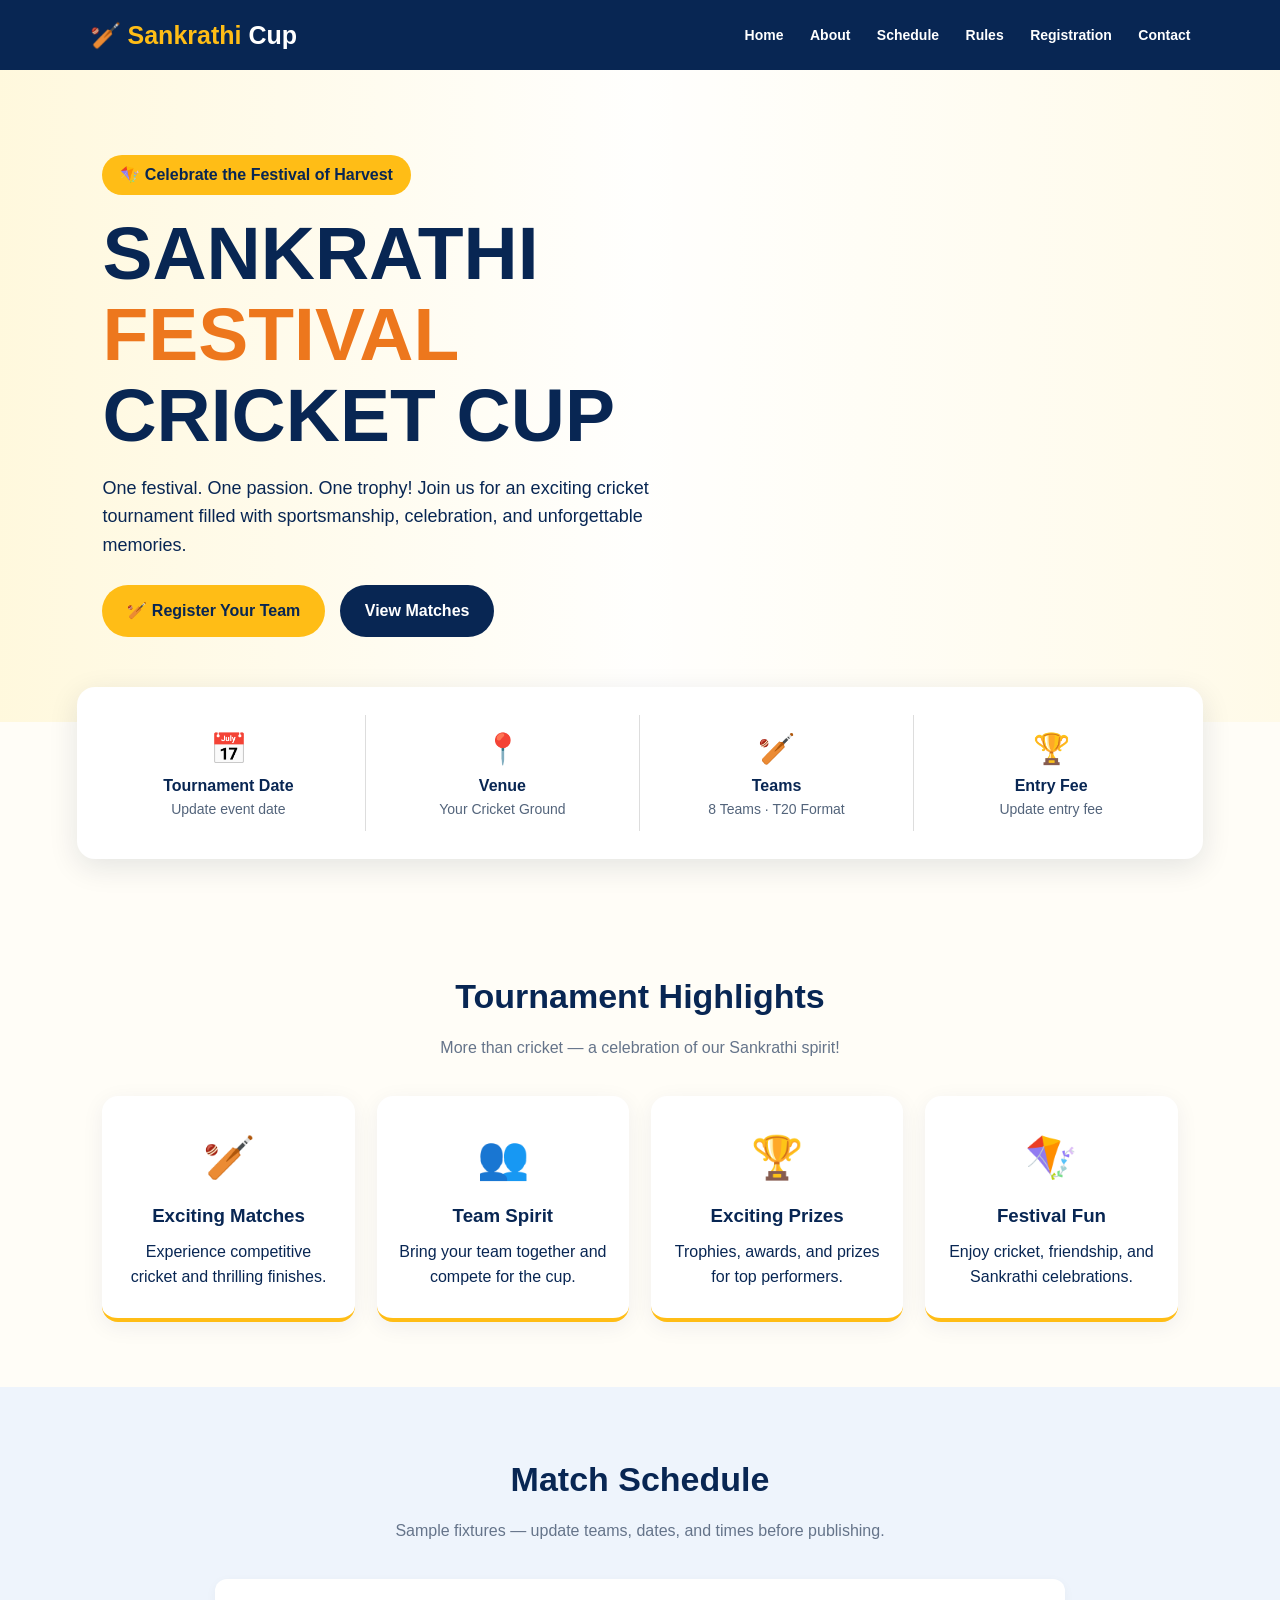
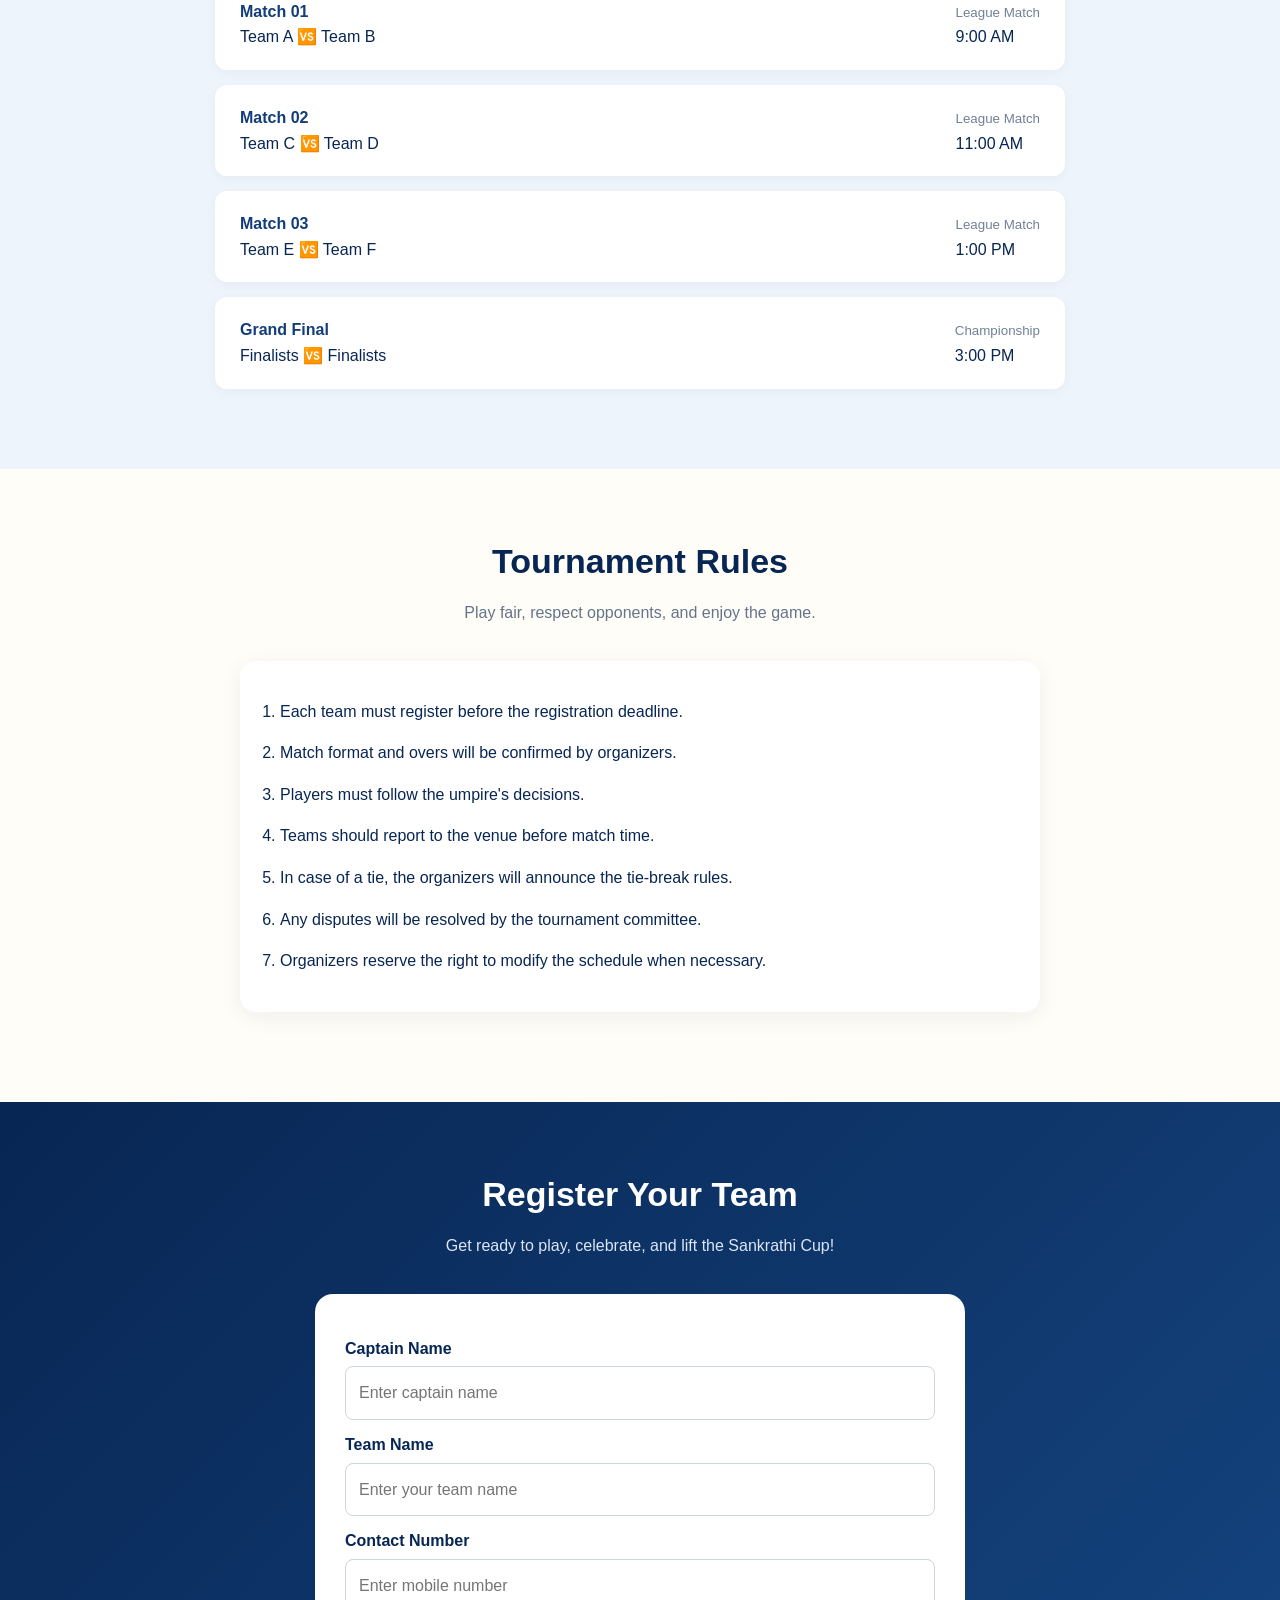
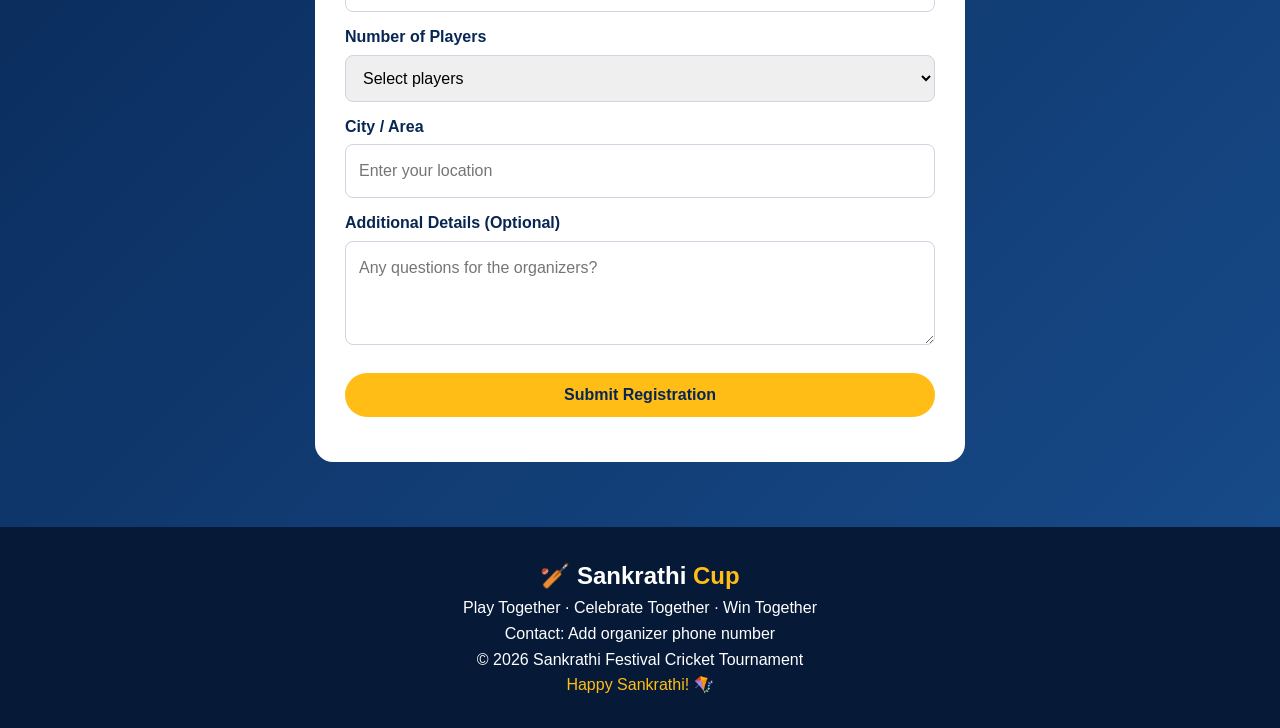
==== index.html @ 665ed6b4 "Add Sankrathi cricket tournament website" ====
<!DOCTYPE html>
<html lang="en">
<head>
<meta charset="UTF-8">
<meta name="viewport" content="width=device-width, initial-scale=1.0">

<title>Sankrathi Cup | Cricket Tournament</title>

<style>
* {
    margin: 0;
    padding: 0;
    box-sizing: border-box;
    scroll-behavior: smooth;
}

:root {
    --navy: #082653;
    --blue: #123d7a;
    --gold: #ffbd16;
    --orange: #f47721;
    --white: #ffffff;
}

body {
    font-family: Arial, Helvetica, sans-serif;
    color: var(--navy);
    background: #fffdf7;
    line-height: 1.6;
}

header {
    background: var(--navy);
    color: white;
    padding: 15px 7%;
    display: flex;
    justify-content: space-between;
    align-items: center;
    position: sticky;
    top: 0;
    z-index: 100;
}

.logo {
    font-size: 25px;
    font-weight: bold;
    color: var(--gold);
}

.logo span {
    color: white;
}

nav a {
    color: white;
    text-decoration: none;
    margin-left: 22px;
    font-weight: bold;
    font-size: 14px;
}

nav a:hover {
    color: var(--gold);
}

.hero {
    min-height: 550px;
    padding: 85px 8%;
    display: flex;
    align-items: center;
    background:
      linear-gradient(90deg,
      rgba(255,248,220,.96),
      rgba(255,255,255,.77),
      rgba(255,246,210,.4)),
      url("https://images.unsplash.com/photo-1531415074968-036ba1b575da?auto=format&fit=crop&w=1800&q=85")
      center/cover;
}

.hero-content {
    max-width: 700px;
}

.tag {
    display: inline-block;
    background: var(--gold);
    padding: 7px 18px;
    border-radius: 30px;
    font-weight: bold;
    margin-bottom: 18px;
}

.hero h1 {
    font-size: clamp(42px, 7vw, 75px);
    line-height: 1.08;
    margin-bottom: 18px;
    color: var(--navy);
}

.hero h1 span {
    color: #ed771d;
}

.hero p {
    font-size: 18px;
    margin-bottom: 25px;
    max-width: 550px;
}

.btn {
    display: inline-block;
    background: var(--gold);
    color: var(--navy);
    padding: 13px 25px;
    border-radius: 30px;
    text-decoration: none;
    font-weight: bold;
    border: none;
    cursor: pointer;
    transition: .25s;
}

.btn:hover {
    background: var(--orange);
    color: white;
    transform: translateY(-2px);
}

.btn-outline {
    background: var(--navy);
    color: white;
    margin-left: 10px;
}

.details {
    margin: -35px auto 45px;
    width: 88%;
    position: relative;
    display: grid;
    grid-template-columns: repeat(4, 1fr);
    background: white;
    box-shadow: 0 8px 30px #001b3a1c;
    border-radius: 18px;
    padding: 28px 15px;
}

.detail {
    text-align: center;
    padding: 10px;
    border-right: 1px solid #ddd;
}

.detail:last-child {
    border-right: none;
}

.detail .emoji {
    font-size: 30px;
}

.detail h3 {
    font-size: 16px;
}

.detail p {
    font-size: 14px;
    color: #53647b;
}

section {
    padding: 65px 8%;
    scroll-margin-top: 75px;
}

.section-title {
    text-align: center;
    font-size: 34px;
    margin-bottom: 12px;
}

.section-subtitle {
    text-align: center;
    color: #65748a;
    margin-bottom: 35px;
}

.highlights {
    display: grid;
    grid-template-columns: repeat(4, 1fr);
    gap: 22px;
    margin-top: 35px;
}

.card {
    background: white;
    border-radius: 16px;
    padding: 28px 20px;
    box-shadow: 0 5px 22px #08265310;
    text-align: center;
    border-bottom: 4px solid var(--gold);
    transition: .25s;
}

.card:hover {
    transform: translateY(-6px);
    box-shadow: 0 12px 30px #08265320;
}

.card .emoji {
    font-size: 42px;
    margin-bottom: 10px;
}

.card h3 {
    margin-bottom: 8px;
}

.schedule {
    background: #eef4fc;
}

.match-list {
    max-width: 850px;
    margin: auto;
}

.match {
    background: white;
    padding: 20px 25px;
    margin-bottom: 15px;
    border-radius: 12px;
    display: flex;
    justify-content: space-between;
    align-items: center;
    gap: 15px;
    box-shadow: 0 3px 12px #001b3a0a;
}

.match strong {
    color: var(--blue);
}

.match small {
    color: #718096;
}

.rules-list {
    max-width: 800px;
    margin: 25px auto;
    background: white;
    padding: 30px 40px;
    border-radius: 16px;
    box-shadow: 0 5px 22px #08265310;
}

.rules-list li {
    padding: 8px 0;
}

.registration {
    background: linear-gradient(135deg, #082653, #174a88);
    color: white;
}

.registration .section-subtitle {
    color: #dbe7f8;
}

.form-box {
    max-width: 650px;
    margin: auto;
    background: white;
    color: var(--navy);
    border-radius: 18px;
    padding: 30px;
}

.form-box label {
    display: block;
    margin: 12px 0 5px;
    font-weight: bold;
}

.form-box input,
.form-box select,
.form-box textarea {
    width: 100%;
    padding: 13px;
    border: 1px solid #ccd5e1;
    border-radius: 8px;
    font: inherit;
}

.form-box input:focus,
.form-box select:focus,
.form-box textarea:focus {
    outline: 2px solid var(--gold);
    border-color: transparent;
}

.form-box .btn {
    width: 100%;
    margin-top: 20px;
    font-size: 16px;
}

footer {
    text-align: center;
    padding: 30px 15px;
    background: #061a38;
    color: white;
}

footer span {
    color: var(--gold);
}

@media (max-width: 850px) {
    header {
        flex-direction: column;
        gap: 12px;
    }

    nav {
        display: flex;
        flex-wrap: wrap;
        justify-content: center;
        gap: 12px;
    }

    nav a {
        margin: 0;
    }

    .details {
        grid-template-columns: repeat(2, 1fr);
    }

    .detail:nth-child(2) {
        border-right: none;
    }

    .detail:nth-child(-n+2) {
        border-bottom: 1px solid #ddd;
    }

    .highlights {
        grid-template-columns: repeat(2, 1fr);
    }
}

@media (max-width: 520px) {
    .hero {
        min-height: 460px;
        padding: 60px 7%;
    }

    .hero p {
        font-size: 16px;
    }

    .btn-outline {
        margin: 10px 0 0;
    }

    .details {
        width: 92%;
    }

    .detail {
        padding: 12px 5px;
    }

    .highlights {
        grid-template-columns: 1fr;
    }

    .section-title {
        font-size: 27px;
    }

    section {
        padding: 45px 6%;
    }

    .match {
        align-items: flex-start;
        flex-direction: column;
    }

    .rules-list,
    .form-box {
        padding: 22px;
    }
}
</style>
</head>

<body>

<header>
    <div class="logo">🏏 Sankrathi <span>Cup</span></div>

    <nav>
        <a href="#home">Home</a>
        <a href="#about">About</a>
        <a href="#schedule">Schedule</a>
        <a href="#rules">Rules</a>
        <a href="#register">Registration</a>
        <a href="#contact">Contact</a>
    </nav>
</header>

<main>
<section class="hero" id="home">
    <div class="hero-content">
        <div class="tag">🪁 Celebrate the Festival of Harvest</div>

        <h1>SANKRATHI <span>FESTIVAL</span><br>CRICKET CUP</h1>

        <p>
            One festival. One passion. One trophy!
            Join us for an exciting cricket tournament filled
            with sportsmanship, celebration, and unforgettable memories.
        </p>

        <a href="#register" class="btn">🏏 Register Your Team</a>
        <a href="#schedule" class="btn btn-outline">View Matches</a>
    </div>
</section>

<div class="details">
    <div class="detail">
        <div class="emoji">📅</div>
        <h3>Tournament Date</h3>
        <p>Update event date</p>
    </div>

    <div class="detail">
        <div class="emoji">📍</div>
        <h3>Venue</h3>
        <p>Your Cricket Ground</p>
    </div>

    <div class="detail">
        <div class="emoji">🏏</div>
        <h3>Teams</h3>
        <p>8 Teams · T20 Format</p>
    </div>

    <div class="detail">
        <div class="emoji">🏆</div>
        <h3>Entry Fee</h3>
        <p>Update entry fee</p>
    </div>
</div>

<section id="about">
    <h2 class="section-title">Tournament Highlights</h2>
    <p class="section-subtitle">
        More than cricket — a celebration of our Sankrathi spirit!
    </p>

    <div class="highlights">
        <div class="card">
            <div class="emoji">🏏</div>
            <h3>Exciting Matches</h3>
            <p>Experience competitive cricket and thrilling finishes.</p>
        </div>

        <div class="card">
            <div class="emoji">👥</div>
            <h3>Team Spirit</h3>
            <p>Bring your team together and compete for the cup.</p>
        </div>

        <div class="card">
            <div class="emoji">🏆</div>
            <h3>Exciting Prizes</h3>
            <p>Trophies, awards, and prizes for top performers.</p>
        </div>

        <div class="card">
            <div class="emoji">🪁</div>
            <h3>Festival Fun</h3>
            <p>Enjoy cricket, friendship, and Sankrathi celebrations.</p>
        </div>
    </div>
</section>

<section class="schedule" id="schedule">
    <h2 class="section-title">Match Schedule</h2>
    <p class="section-subtitle">
        Sample fixtures — update teams, dates, and times before publishing.
    </p>

    <div class="match-list">
        <div class="match">
            <div>
                <strong>Match 01</strong><br>
                Team A 🆚 Team B
            </div>
            <div>
                <small>League Match</small><br>
                9:00 AM
            </div>
        </div>

        <div class="match">
            <div>
                <strong>Match 02</strong><br>
                Team C 🆚 Team D
            </div>
            <div>
                <small>League Match</small><br>
                11:00 AM
            </div>
        </div>

        <div class="match">
            <div>
                <strong>Match 03</strong><br>
                Team E 🆚 Team F
            </div>
            <div>
                <small>League Match</small><br>
                1:00 PM
            </div>
        </div>

        <div class="match">
            <div>
                <strong>Grand Final</strong><br>
                Finalists 🆚 Finalists
            </div>
            <div>
                <small>Championship</small><br>
                3:00 PM
            </div>
        </div>
    </div>
</section>

<section id="rules">
    <h2 class="section-title">Tournament Rules</h2>
    <p class="section-subtitle">
        Play fair, respect opponents, and enjoy the game.
    </p>

    <div class="rules-list">
        <ol>
            <li>Each team must register before the registration deadline.</li>
            <li>Match format and overs will be confirmed by organizers.</li>
            <li>Players must follow the umpire's decisions.</li>
            <li>Teams should report to the venue before match time.</li>
            <li>In case of a tie, the organizers will announce the tie-break rules.</li>
            <li>Any disputes will be resolved by the tournament committee.</li>
            <li>Organizers reserve the right to modify the schedule when necessary.</li>
        </ol>
    </div>
</section>

<section class="registration" id="register">
    <h2 class="section-title">Register Your Team</h2>
    <p class="section-subtitle">
        Get ready to play, celebrate, and lift the Sankrathi Cup!
    </p>

    <form class="form-box" id="registrationForm">
        <label for="captain">Captain Name</label>
        <input type="text" id="captain" name="captain"
               placeholder="Enter captain name" required>

        <label for="team">Team Name</label>
        <input type="text" id="team" name="team"
               placeholder="Enter your team name" required>

        <label for="phone">Contact Number</label>
        <input type="tel" id="phone" name="phone"
               placeholder="Enter mobile number"
               pattern="[0-9]{10}" maxlength="10" required>

        <label for="players">Number of Players</label>
        <select id="players" name="players" required>
            <option value="">Select players</option>
            <option value="11">11 Players</option>
            <option value="12">12 Players</option>
            <option value="15">15 Players</option>
        </select>

        <label for="city">City / Area</label>
        <input type="text" id="city" name="city"
               placeholder="Enter your location" required>

        <label for="message">Additional Details (Optional)</label>
        <textarea id="message" name="message" rows="3"
                  placeholder="Any questions for the organizers?"></textarea>

        <button type="submit" class="btn">Submit Registration</button>

        <p id="formMessage" role="status" style="margin-top:15px"></p>
    </form>
</section>
</main>

<footer id="contact">
    <h2>🏏 Sankrathi <span>Cup</span></h2>
    <p>Play Together · Celebrate Together · Win Together</p>
    <p>Contact: Add organizer phone number</p>
    <p>© 2026 Sankrathi Festival Cricket Tournament</p>
    <p><span>Happy Sankrathi! 🪁</span></p>
</footer>

<script>
document.getElementById("registrationForm").addEventListener("submit",
    function(event) {
        event.preventDefault();

        document.getElementById("formMessage").textContent =
            "Your form is ready, but online registration is not connected yet. " +
            "Please contact the tournament organizer to confirm your entry.";
    }
);
</script>

</body>
</html>
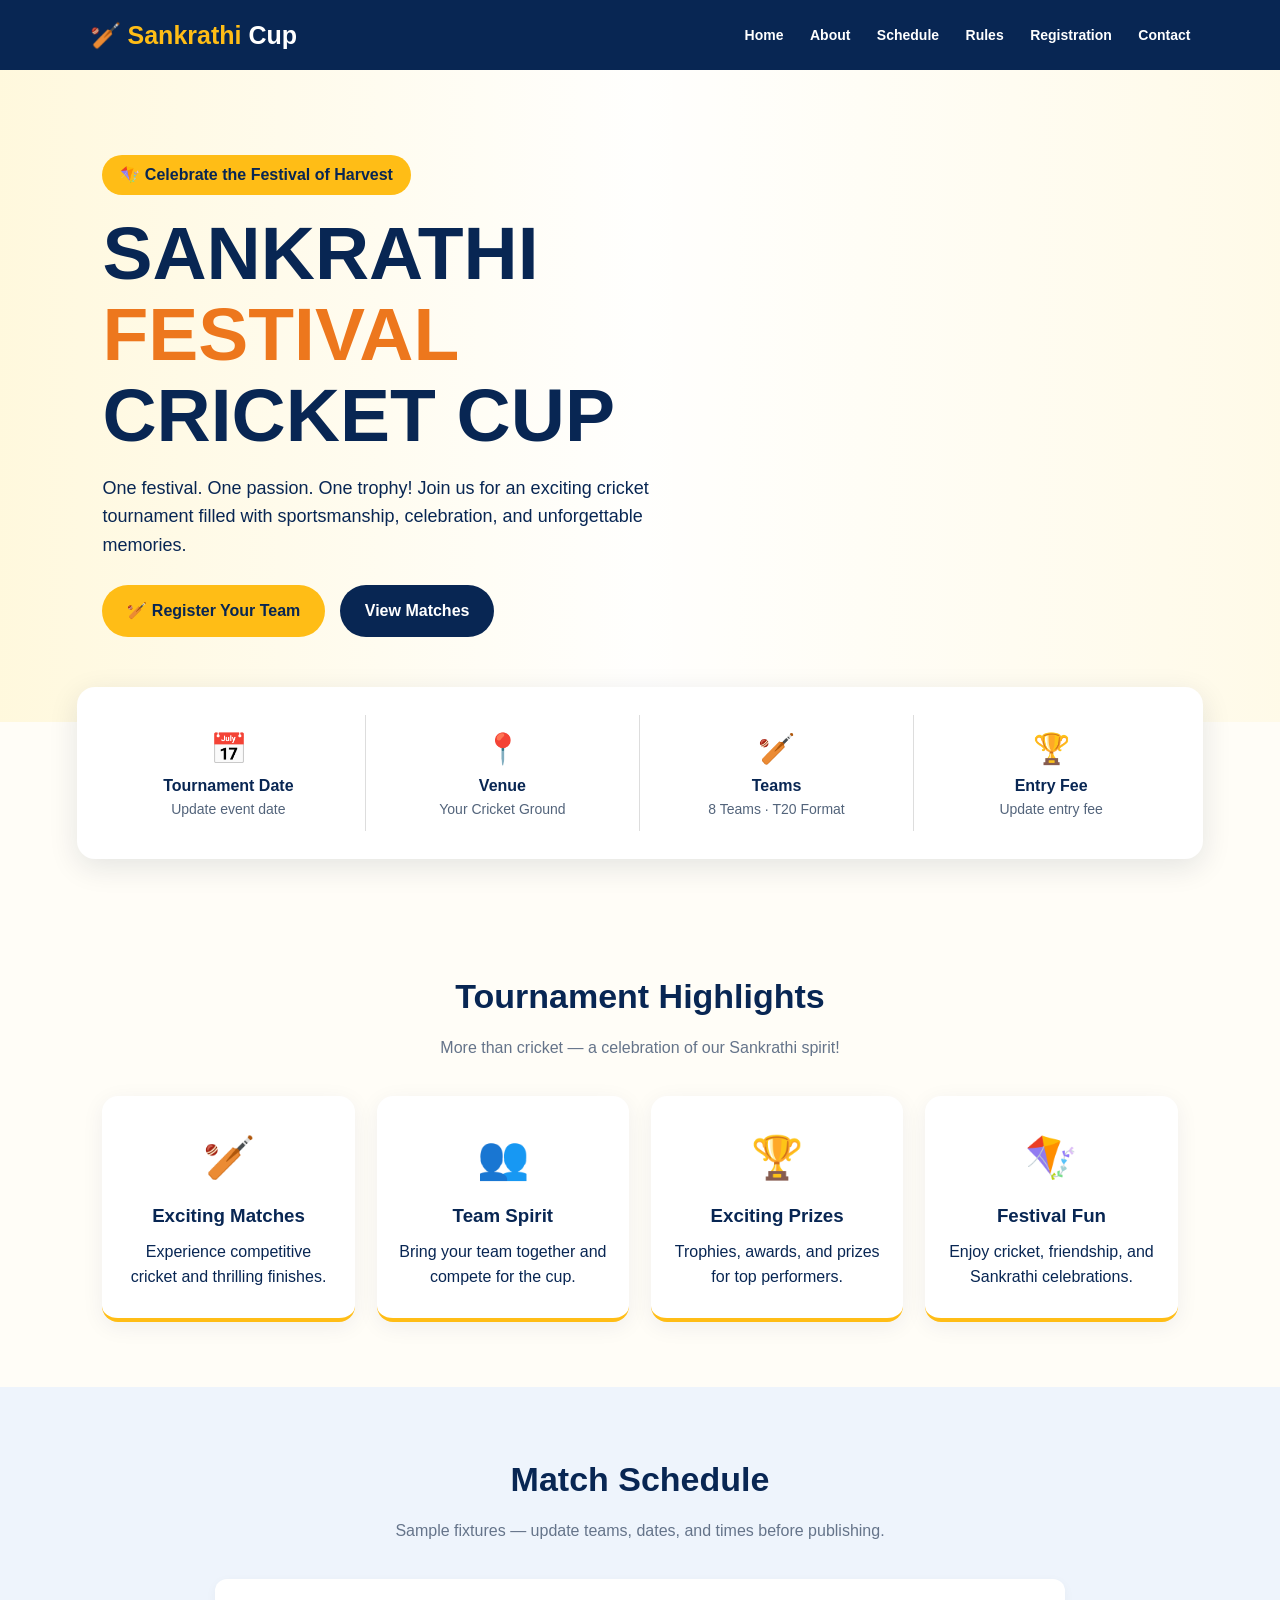
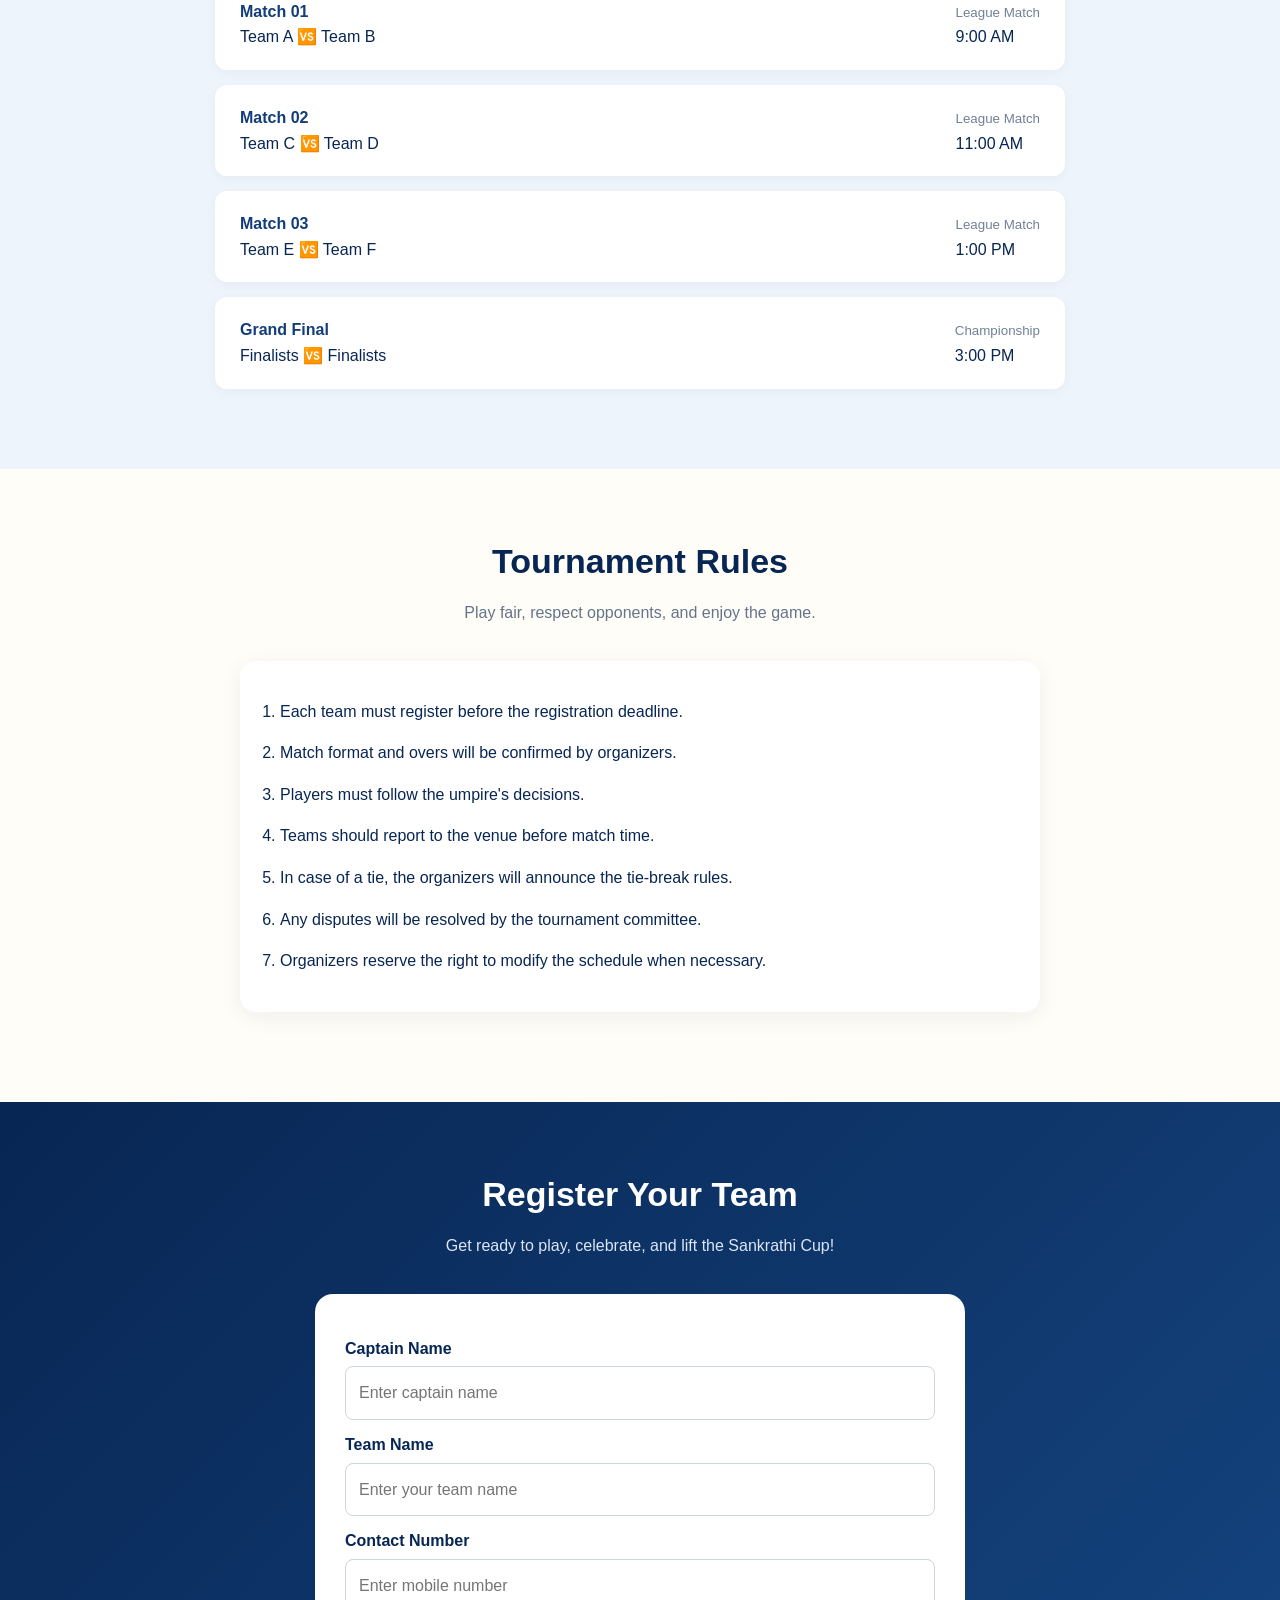
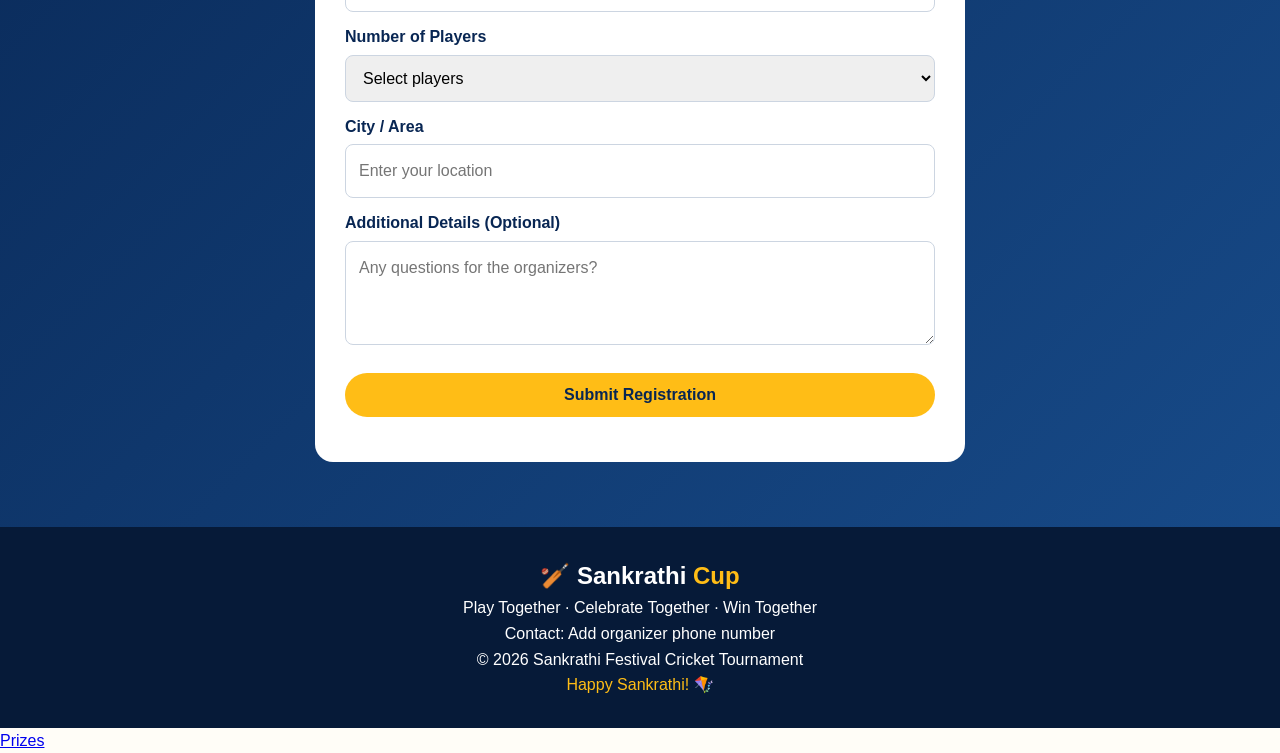
==== commit a210eea7: "Add Sankrathi cricket tournament website" ====
--- a/index.html
+++ b/index.html
@@ -616,6 +616,7 @@
 document.getElementById("registrationForm").addEventListener("submit",
     function(event) {
         event.preventDefault();
+    
 
         document.getElementById("formMessage").textContent =
             "Your form is ready, but online registration is not connected yet. " +
@@ -626,3 +627,4 @@
 
 </body>
 </html>
+<a href="#prizes">Prizes</a>
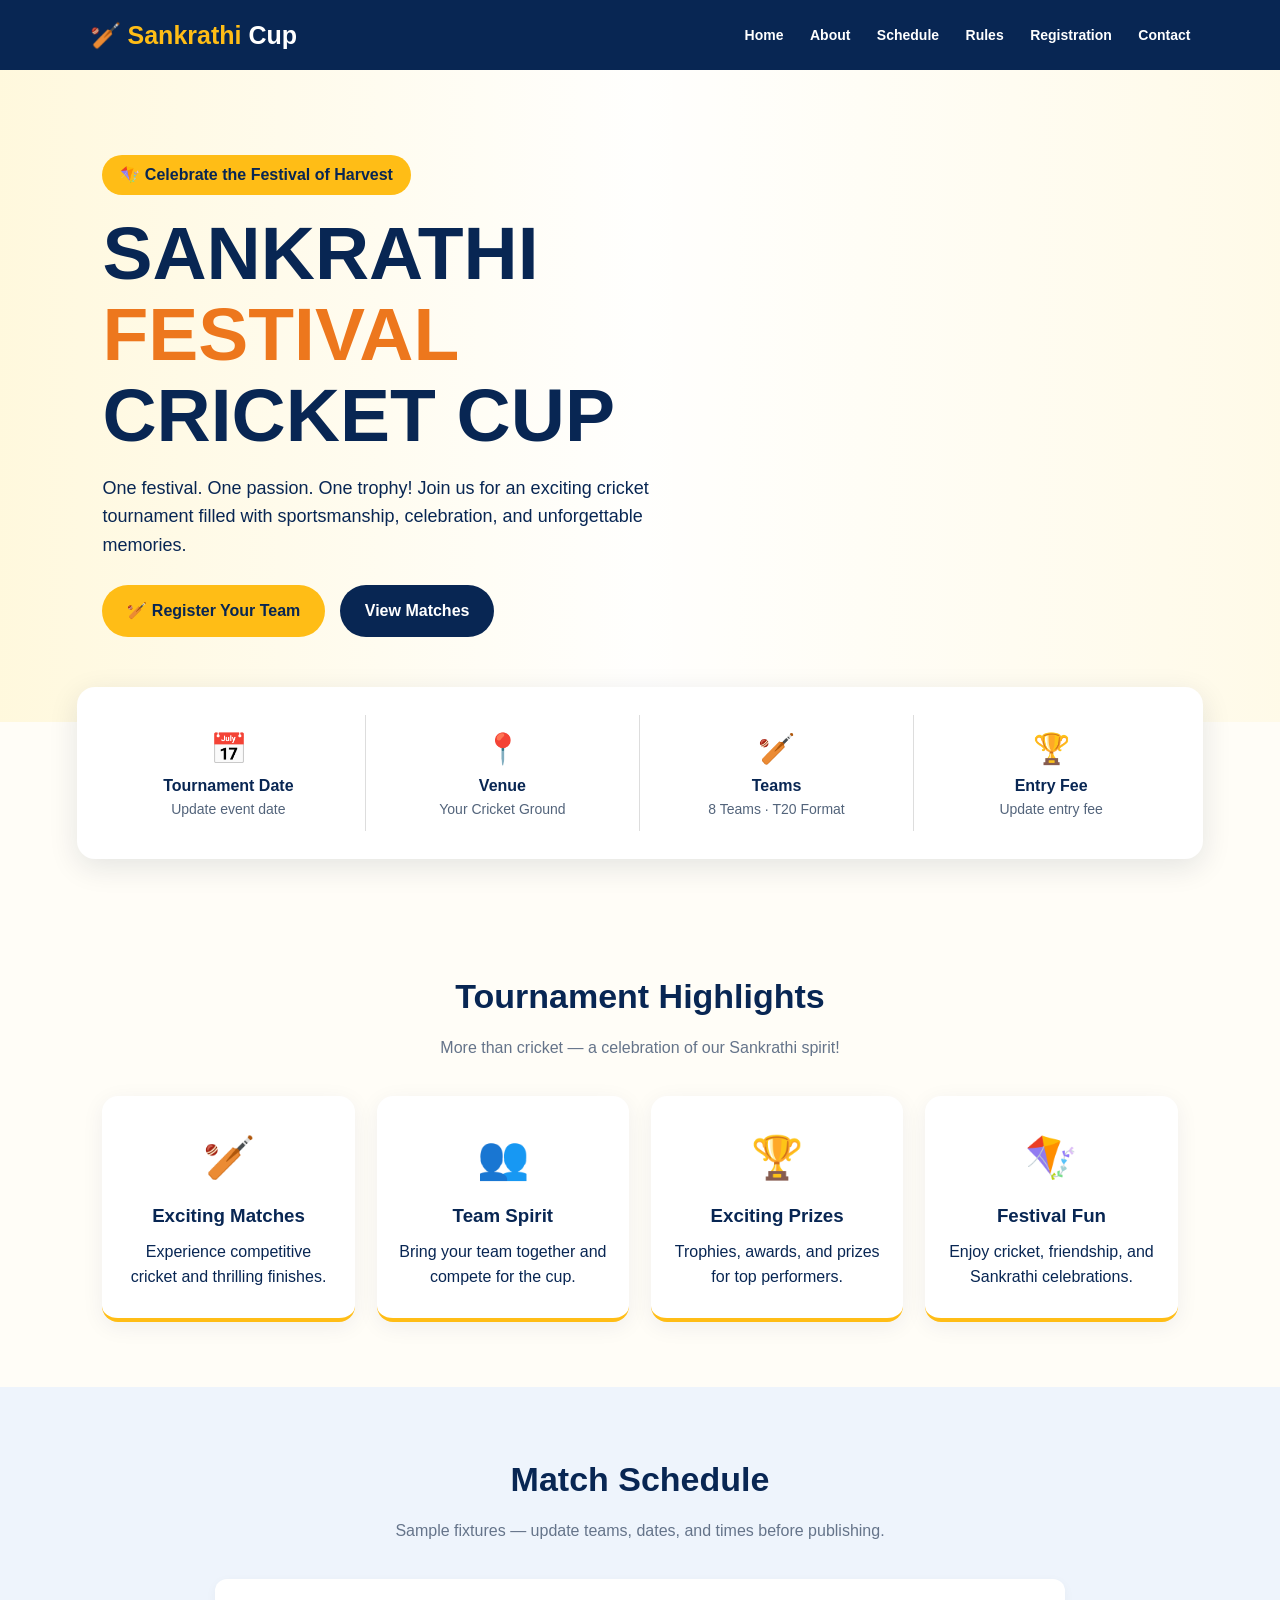
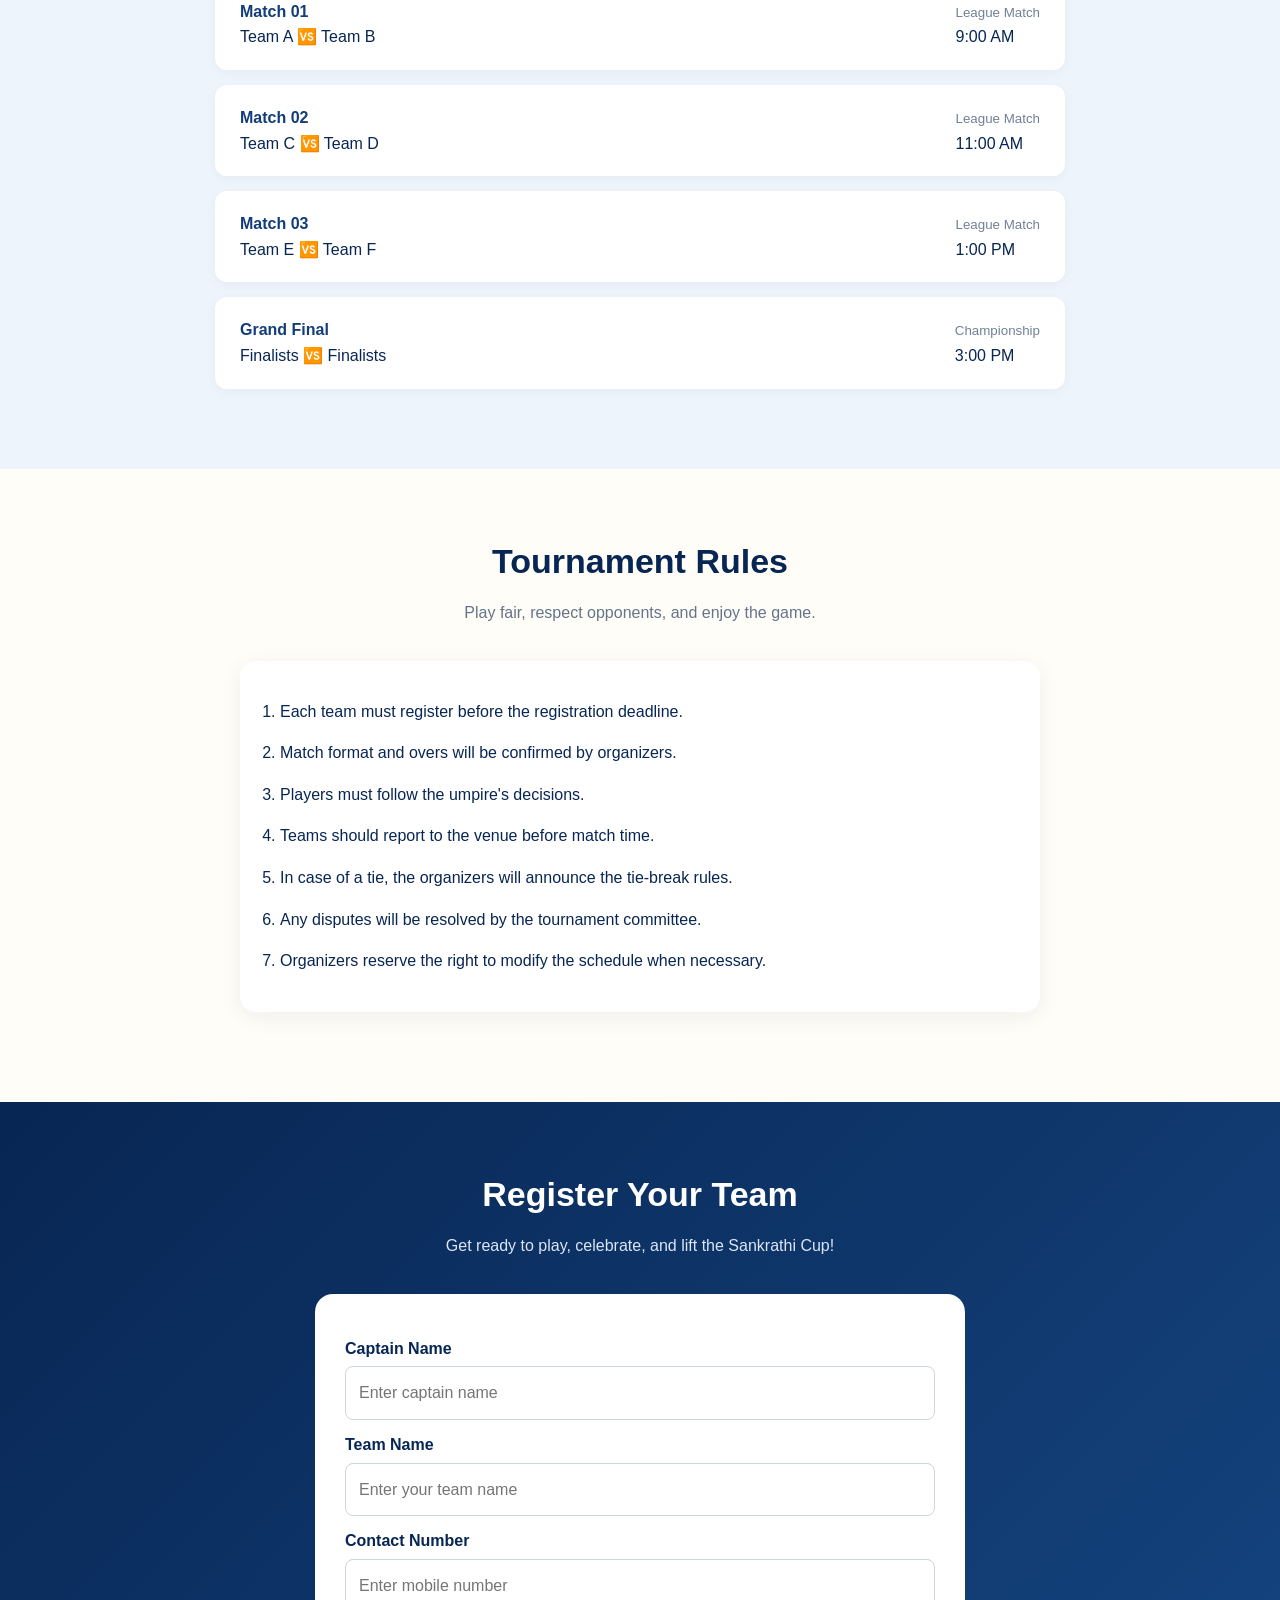
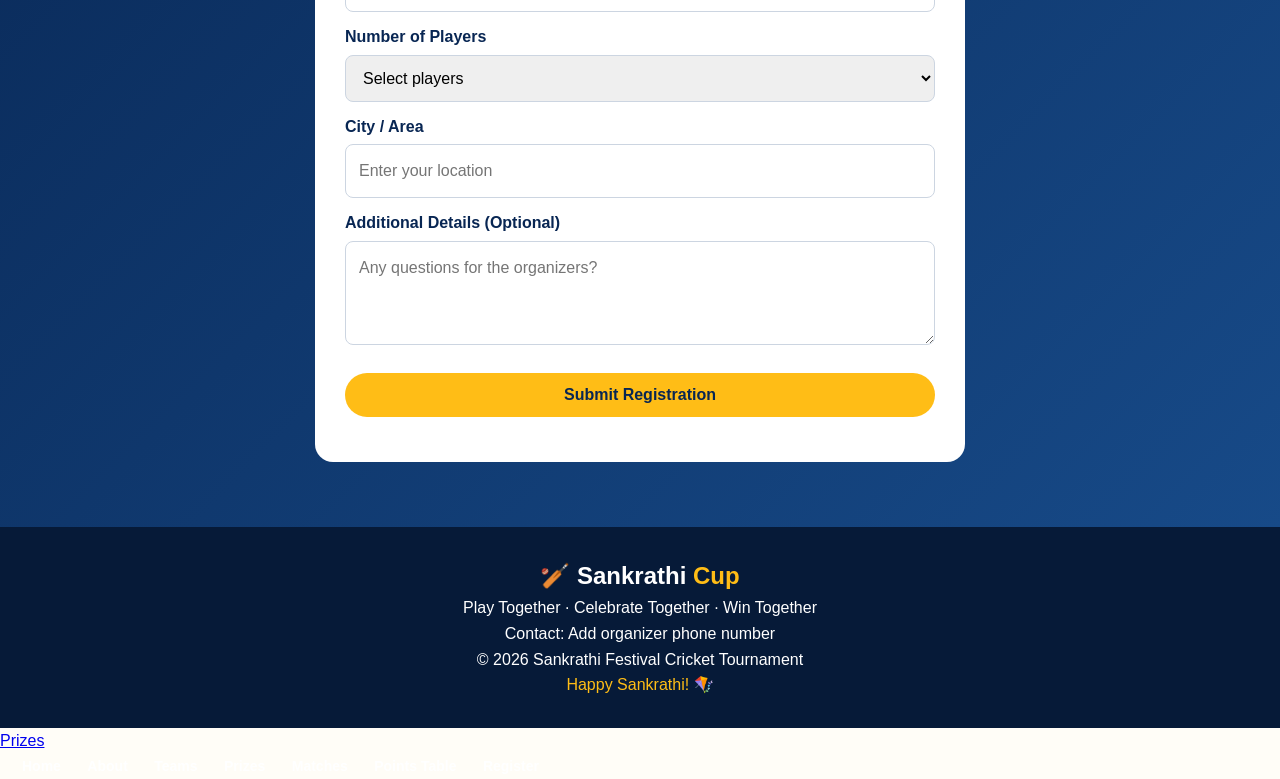
==== commit a4665f8c: "Add Sankrathi cricket tournament website" ====
--- a/index.html
+++ b/index.html
@@ -627,4 +627,14 @@
 
 </body>
 </html>
-<a href="#prizes">Prizes</a>+<a href="#prizes">Prizes</a>
+
+<nav id="navMenu">
+  <a href="#home">Home</a>
+  <a href="#about">About</a>
+  <a href="#teams">Teams</a>
+  <a href="#prizes">Prizes</a>
+  <a href="#matches">Matches</a>
+  <a href="#points">Points Table</a>
+  <a href="#register">Register</a>
+</nav>
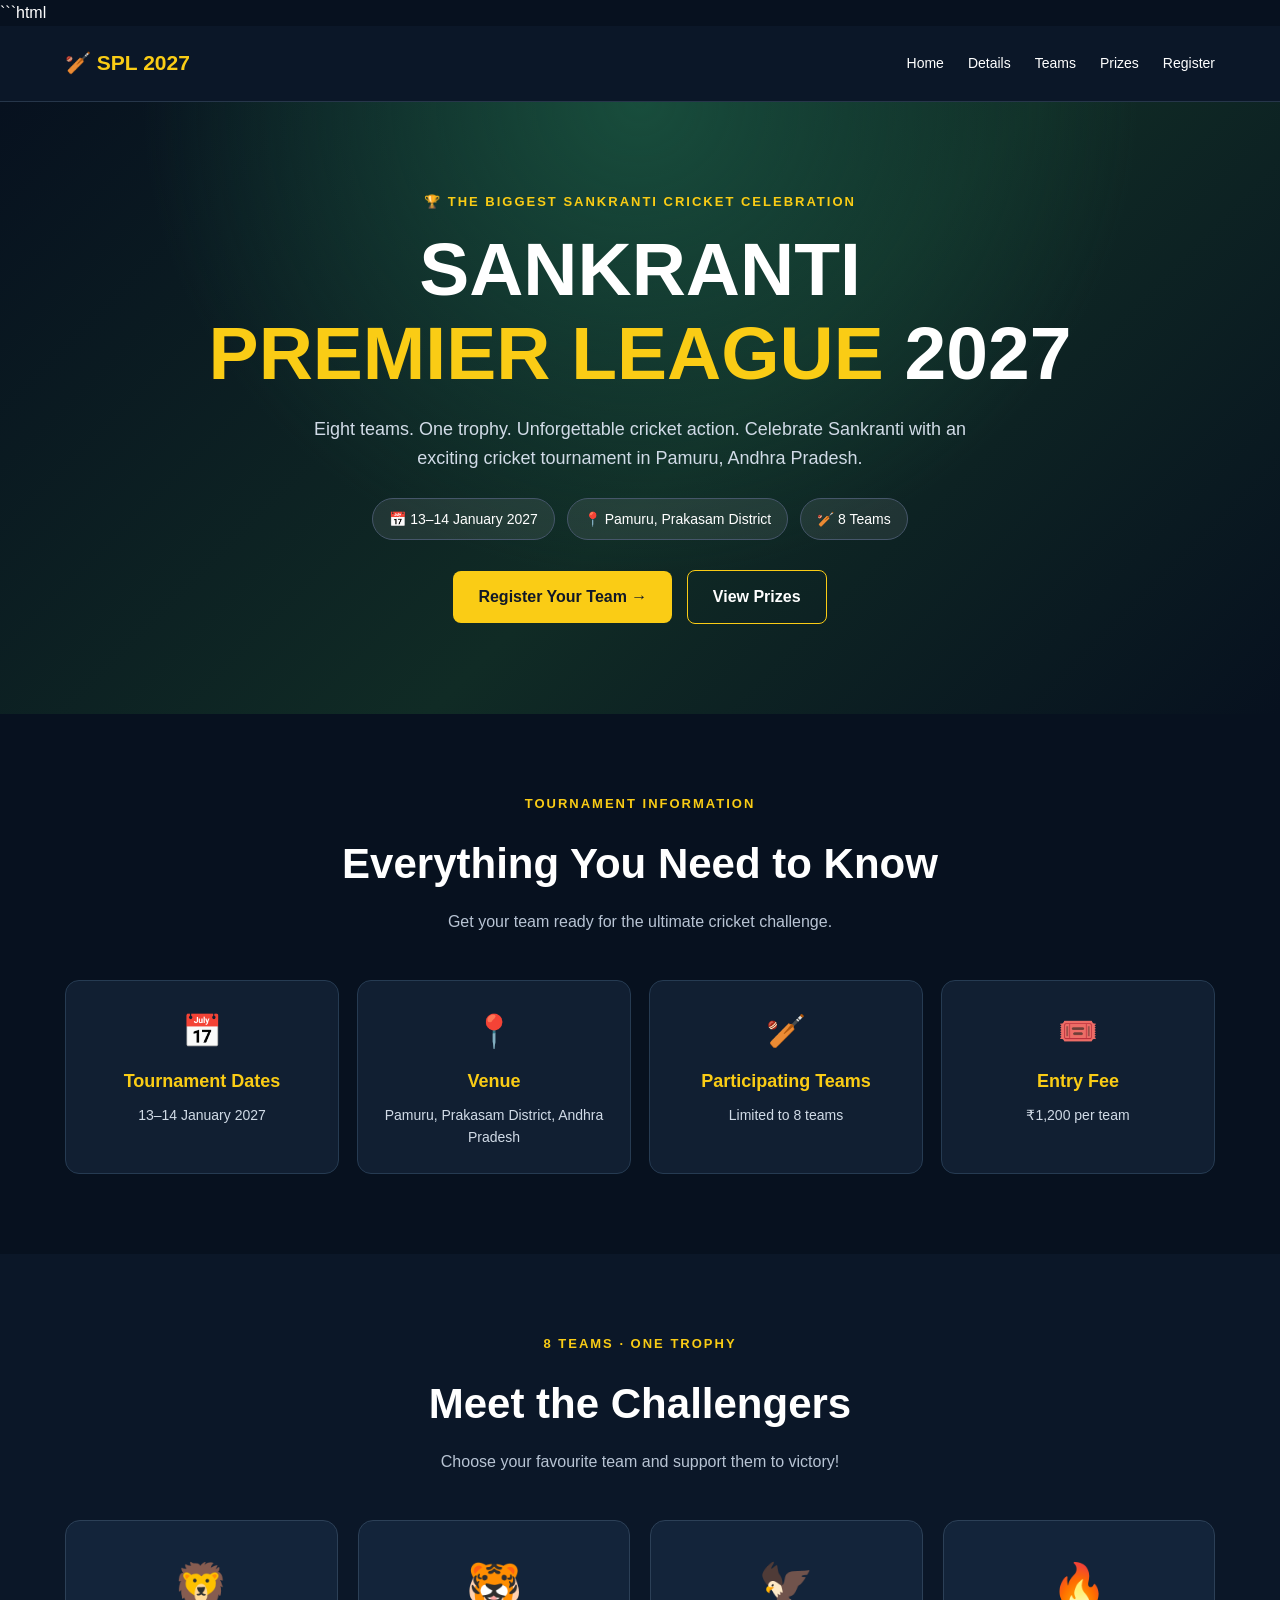
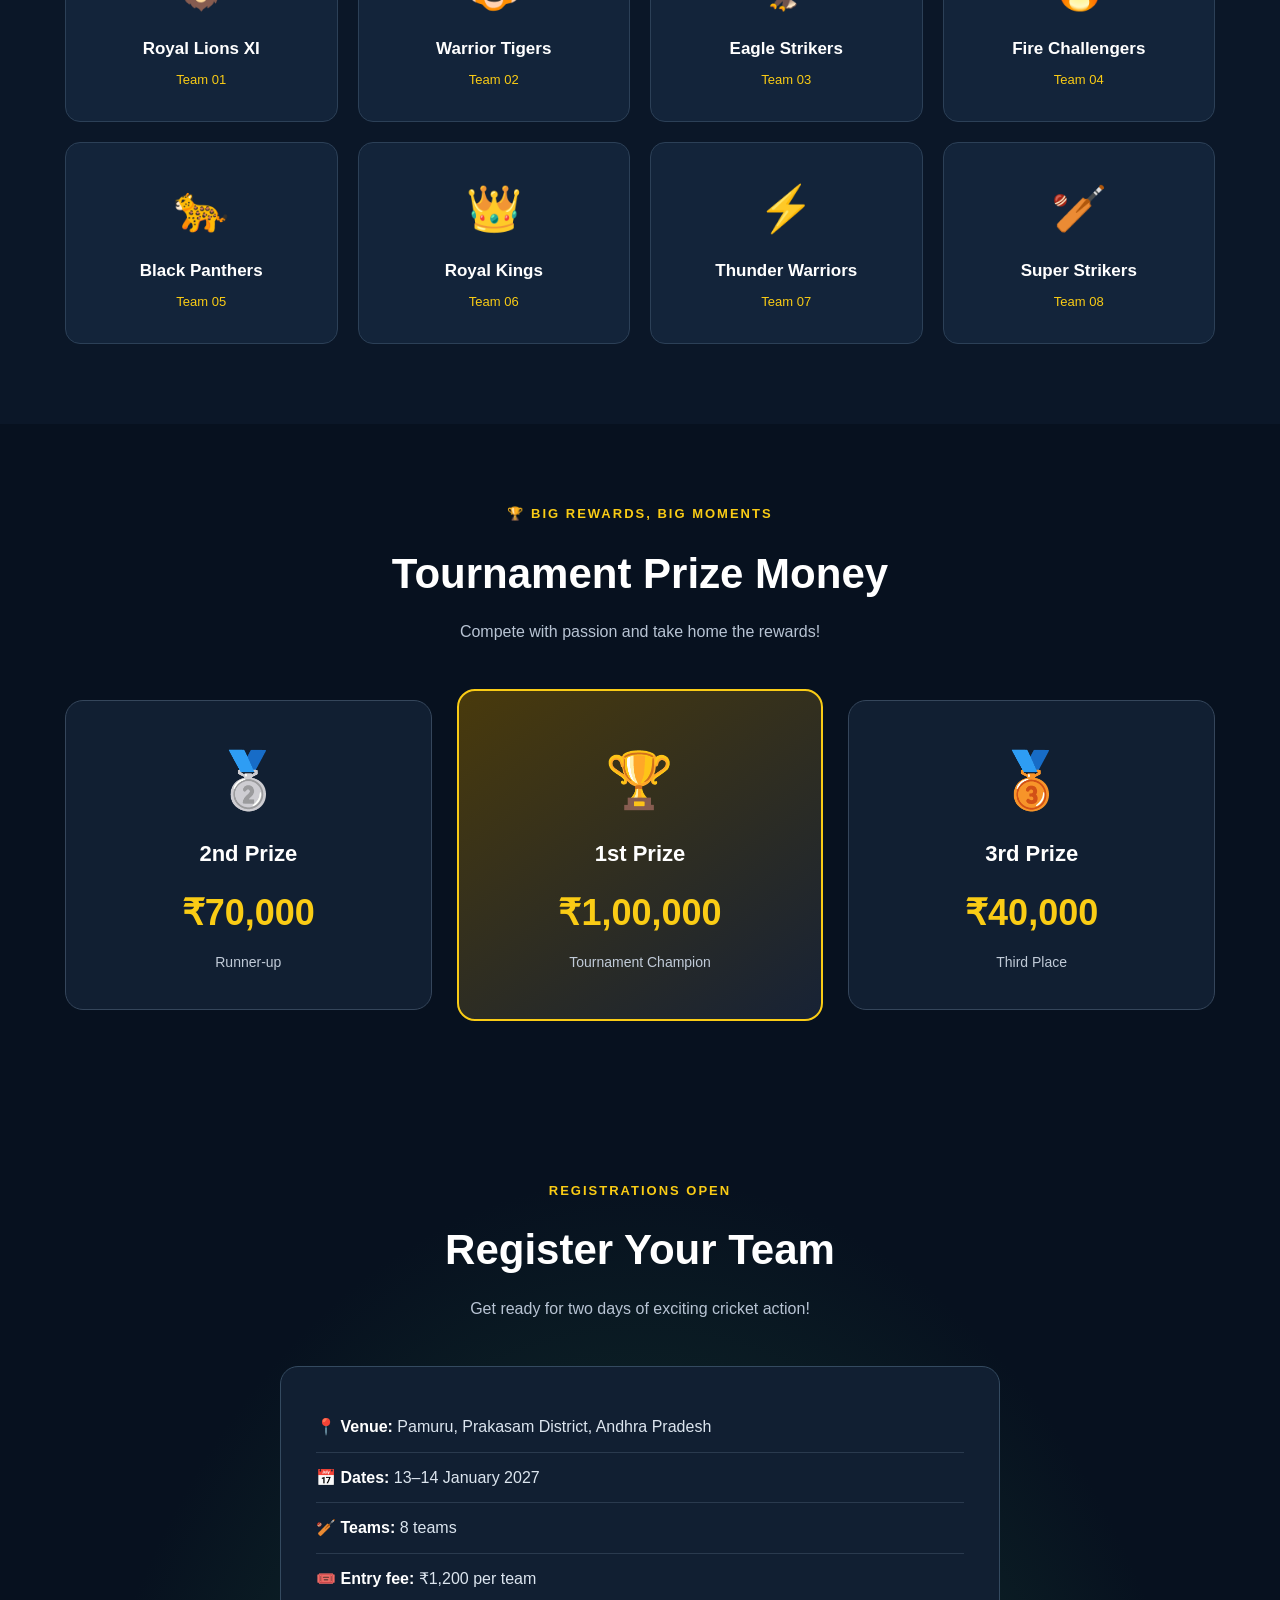
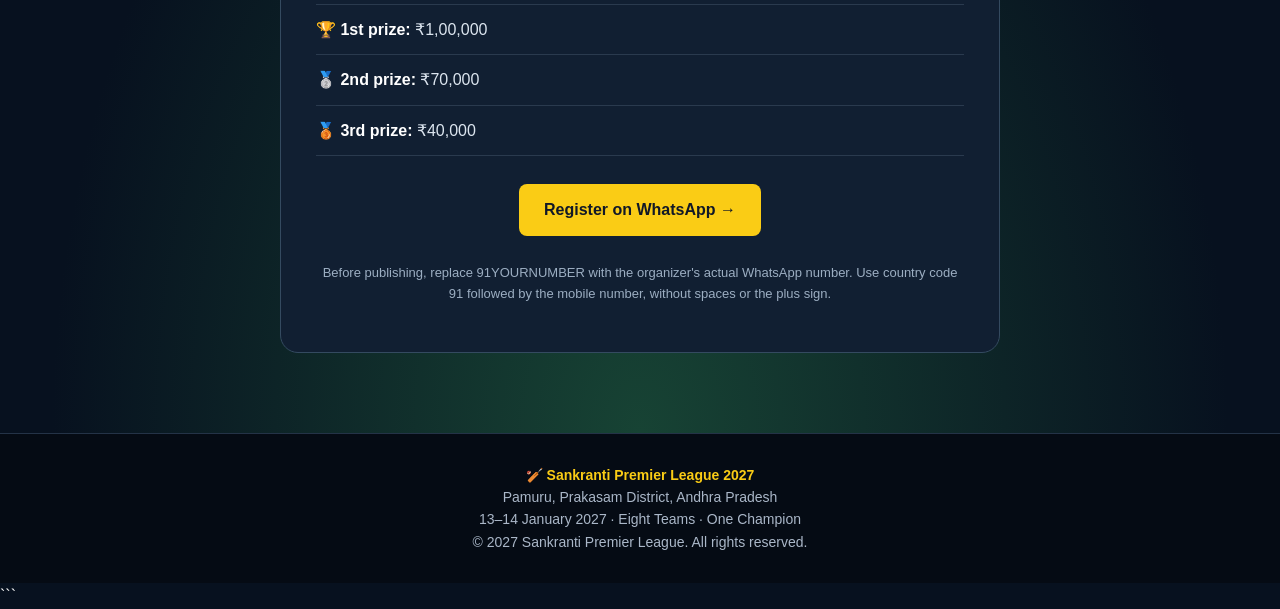
==== commit dfaf6648: "full tournment chat" ====
--- a/index.html
+++ b/index.html
@@ -1,640 +1,667 @@
-
+```html
 <!DOCTYPE html>
 <html lang="en">
 <head>
-<meta charset="UTF-8">
-<meta name="viewport" content="width=device-width, initial-scale=1.0">
-
-<title>Sankrathi Cup | Cricket Tournament</title>
-
-<style>
-* {
-    margin: 0;
-    padding: 0;
-    box-sizing: border-box;
-    scroll-behavior: smooth;
-}
-
-:root {
-    --navy: #082653;
-    --blue: #123d7a;
-    --gold: #ffbd16;
-    --orange: #f47721;
-    --white: #ffffff;
-}
-
-body {
-    font-family: Arial, Helvetica, sans-serif;
-    color: var(--navy);
-    background: #fffdf7;
-    line-height: 1.6;
-}
-
-header {
-    background: var(--navy);
-    color: white;
-    padding: 15px 7%;
-    display: flex;
-    justify-content: space-between;
-    align-items: center;
-    position: sticky;
-    top: 0;
-    z-index: 100;
-}
-
-.logo {
-    font-size: 25px;
-    font-weight: bold;
-    color: var(--gold);
-}
-
-.logo span {
-    color: white;
-}
-
-nav a {
-    color: white;
-    text-decoration: none;
-    margin-left: 22px;
-    font-weight: bold;
-    font-size: 14px;
-}
-
-nav a:hover {
-    color: var(--gold);
-}
-
-.hero {
-    min-height: 550px;
-    padding: 85px 8%;
-    display: flex;
-    align-items: center;
-    background:
-      linear-gradient(90deg,
-      rgba(255,248,220,.96),
-      rgba(255,255,255,.77),
-      rgba(255,246,210,.4)),
-      url("https://images.unsplash.com/photo-1531415074968-036ba1b575da?auto=format&fit=crop&w=1800&q=85")
-      center/cover;
-}
-
-.hero-content {
-    max-width: 700px;
-}
-
-.tag {
-    display: inline-block;
-    background: var(--gold);
-    padding: 7px 18px;
-    border-radius: 30px;
-    font-weight: bold;
-    margin-bottom: 18px;
-}
-
-.hero h1 {
-    font-size: clamp(42px, 7vw, 75px);
-    line-height: 1.08;
-    margin-bottom: 18px;
-    color: var(--navy);
-}
-
-.hero h1 span {
-    color: #ed771d;
-}
-
-.hero p {
-    font-size: 18px;
-    margin-bottom: 25px;
-    max-width: 550px;
-}
-
-.btn {
-    display: inline-block;
-    background: var(--gold);
-    color: var(--navy);
-    padding: 13px 25px;
-    border-radius: 30px;
-    text-decoration: none;
-    font-weight: bold;
-    border: none;
-    cursor: pointer;
-    transition: .25s;
-}
-
-.btn:hover {
-    background: var(--orange);
-    color: white;
-    transform: translateY(-2px);
-}
-
-.btn-outline {
-    background: var(--navy);
-    color: white;
-    margin-left: 10px;
-}
-
-.details {
-    margin: -35px auto 45px;
-    width: 88%;
-    position: relative;
-    display: grid;
-    grid-template-columns: repeat(4, 1fr);
-    background: white;
-    box-shadow: 0 8px 30px #001b3a1c;
-    border-radius: 18px;
-    padding: 28px 15px;
-}
-
-.detail {
-    text-align: center;
-    padding: 10px;
-    border-right: 1px solid #ddd;
-}
-
-.detail:last-child {
-    border-right: none;
-}
-
-.detail .emoji {
-    font-size: 30px;
-}
-
-.detail h3 {
-    font-size: 16px;
-}
-
-.detail p {
-    font-size: 14px;
-    color: #53647b;
-}
-
-section {
-    padding: 65px 8%;
-    scroll-margin-top: 75px;
-}
-
-.section-title {
-    text-align: center;
-    font-size: 34px;
-    margin-bottom: 12px;
-}
-
-.section-subtitle {
-    text-align: center;
-    color: #65748a;
-    margin-bottom: 35px;
-}
-
-.highlights {
-    display: grid;
-    grid-template-columns: repeat(4, 1fr);
-    gap: 22px;
-    margin-top: 35px;
-}
-
-.card {
-    background: white;
-    border-radius: 16px;
-    padding: 28px 20px;
-    box-shadow: 0 5px 22px #08265310;
-    text-align: center;
-    border-bottom: 4px solid var(--gold);
-    transition: .25s;
-}
-
-.card:hover {
-    transform: translateY(-6px);
-    box-shadow: 0 12px 30px #08265320;
-}
-
-.card .emoji {
-    font-size: 42px;
-    margin-bottom: 10px;
-}
-
-.card h3 {
-    margin-bottom: 8px;
-}
-
-.schedule {
-    background: #eef4fc;
-}
-
-.match-list {
-    max-width: 850px;
-    margin: auto;
-}
-
-.match {
-    background: white;
-    padding: 20px 25px;
-    margin-bottom: 15px;
-    border-radius: 12px;
-    display: flex;
-    justify-content: space-between;
-    align-items: center;
-    gap: 15px;
-    box-shadow: 0 3px 12px #001b3a0a;
-}
-
-.match strong {
-    color: var(--blue);
-}
-
-.match small {
-    color: #718096;
-}
-
-.rules-list {
-    max-width: 800px;
-    margin: 25px auto;
-    background: white;
-    padding: 30px 40px;
-    border-radius: 16px;
-    box-shadow: 0 5px 22px #08265310;
-}
-
-.rules-list li {
-    padding: 8px 0;
-}
-
-.registration {
-    background: linear-gradient(135deg, #082653, #174a88);
-    color: white;
-}
-
-.registration .section-subtitle {
-    color: #dbe7f8;
-}
-
-.form-box {
-    max-width: 650px;
-    margin: auto;
-    background: white;
-    color: var(--navy);
-    border-radius: 18px;
-    padding: 30px;
-}
-
-.form-box label {
-    display: block;
-    margin: 12px 0 5px;
-    font-weight: bold;
-}
-
-.form-box input,
-.form-box select,
-.form-box textarea {
-    width: 100%;
-    padding: 13px;
-    border: 1px solid #ccd5e1;
-    border-radius: 8px;
-    font: inherit;
-}
-
-.form-box input:focus,
-.form-box select:focus,
-.form-box textarea:focus {
-    outline: 2px solid var(--gold);
-    border-color: transparent;
-}
-
-.form-box .btn {
-    width: 100%;
-    margin-top: 20px;
-    font-size: 16px;
-}
-
-footer {
-    text-align: center;
-    padding: 30px 15px;
-    background: #061a38;
-    color: white;
-}
-
-footer span {
-    color: var(--gold);
-}
-
-@media (max-width: 850px) {
-    header {
-        flex-direction: column;
-        gap: 12px;
-    }
-
-    nav {
-        display: flex;
-        flex-wrap: wrap;
-        justify-content: center;
-        gap: 12px;
-    }
-
-    nav a {
-        margin: 0;
-    }
-
-    .details {
-        grid-template-columns: repeat(2, 1fr);
-    }
-
-    .detail:nth-child(2) {
-        border-right: none;
-    }
-
-    .detail:nth-child(-n+2) {
-        border-bottom: 1px solid #ddd;
-    }
-
-    .highlights {
-        grid-template-columns: repeat(2, 1fr);
-    }
-}
-
-@media (max-width: 520px) {
-    .hero {
-        min-height: 460px;
-        padding: 60px 7%;
-    }
-
-    .hero p {
-        font-size: 16px;
-    }
-
-    .btn-outline {
-        margin: 10px 0 0;
-    }
-
-    .details {
-        width: 92%;
-    }
-
-    .detail {
-        padding: 12px 5px;
-    }
-
-    .highlights {
-        grid-template-columns: 1fr;
-    }
-
-    .section-title {
-        font-size: 27px;
-    }
-
-    section {
-        padding: 45px 6%;
-    }
-
-    .match {
-        align-items: flex-start;
-        flex-direction: column;
-    }
-
-    .rules-list,
-    .form-box {
-        padding: 22px;
-    }
-}
-</style>
+    <meta charset="UTF-8">
+    <meta name="viewport" content="width=device-width, initial-scale=1.0">
+
+    <title>Sankranti Premier League 2027 | Pamuru</title>
+
+    <meta name="description"
+          content="Join Sankranti Premier League 2027 in Pamuru, Prakasam District, Andhra Pradesh. Register your team and compete for exciting prizes.">
+
+    <style>
+        * {
+            margin: 0;
+            padding: 0;
+            box-sizing: border-box;
+        }
+
+        html {
+            scroll-behavior: smooth;
+        }
+
+        body {
+            font-family: Arial, Helvetica, sans-serif;
+            background: #07111f;
+            color: #ffffff;
+            line-height: 1.6;
+        }
+
+        a {
+            text-decoration: none;
+        }
+
+        .container {
+            width: 90%;
+            max-width: 1150px;
+            margin: auto;
+        }
+
+        /* Navigation */
+
+        header {
+            background: #0b1728;
+            border-bottom: 1px solid #26364a;
+            position: sticky;
+            top: 0;
+            z-index: 100;
+        }
+
+        nav {
+            min-height: 75px;
+            display: flex;
+            align-items: center;
+            justify-content: space-between;
+            gap: 20px;
+        }
+
+        .logo {
+            color: #facc15;
+            font-size: 21px;
+            font-weight: 900;
+        }
+
+        .nav-links {
+            display: flex;
+            gap: 24px;
+            flex-wrap: wrap;
+        }
+
+        .nav-links a {
+            color: #ffffff;
+            font-size: 14px;
+        }
+
+        .nav-links a:hover {
+            color: #facc15;
+        }
+
+        /* Hero section */
+
+        .hero {
+            min-height: 560px;
+            display: flex;
+            align-items: center;
+            justify-content: center;
+            text-align: center;
+            padding: 90px 20px;
+            background:
+                radial-gradient(ellipse at top, #184d3c 0%, transparent 55%),
+                linear-gradient(135deg, #07111f, #102b25 55%, #07111f);
+        }
+
+        .eyebrow {
+            display: inline-block;
+            color: #facc15;
+            font-size: 13px;
+            font-weight: bold;
+            letter-spacing: 2px;
+            margin-bottom: 15px;
+        }
+
+        .hero h1 {
+            font-size: clamp(38px, 7vw, 75px);
+            line-height: 1.12;
+            margin-bottom: 20px;
+        }
+
+        .hero h1 span {
+            color: #facc15;
+        }
+
+        .hero p {
+            max-width: 700px;
+            margin: 0 auto 25px;
+            color: #d1dbe7;
+            font-size: 18px;
+        }
+
+        .hero-details {
+            display: flex;
+            justify-content: center;
+            gap: 12px;
+            flex-wrap: wrap;
+            margin-bottom: 30px;
+        }
+
+        .hero-details span {
+            background: rgba(255, 255, 255, 0.08);
+            border: 1px solid #46566a;
+            border-radius: 30px;
+            padding: 9px 16px;
+            font-size: 14px;
+        }
+
+        .btn {
+            display: inline-block;
+            background: #facc15;
+            color: #111827;
+            padding: 13px 25px;
+            border-radius: 8px;
+            font-weight: bold;
+            transition: 0.2s;
+        }
+
+        .btn:hover {
+            background: #fde047;
+            transform: translateY(-2px);
+        }
+
+        .btn-outline {
+            background: transparent;
+            color: #ffffff;
+            border: 1px solid #facc15;
+            margin-left: 10px;
+        }
+
+        .btn-outline:hover {
+            background: #facc15;
+            color: #111827;
+        }
+
+        /* Common sections */
+
+        .section {
+            padding: 80px 0;
+        }
+
+        .section-heading {
+            text-align: center;
+            margin-bottom: 45px;
+            padding: 0 15px;
+        }
+
+        .section-heading h2 {
+            font-size: clamp(28px, 4vw, 42px);
+            margin-bottom: 12px;
+        }
+
+        .section-heading p {
+            color: #b8c4d4;
+        }
+
+        /* Tournament information */
+
+        .info-grid {
+            display: grid;
+            grid-template-columns: repeat(4, 1fr);
+            gap: 18px;
+        }
+
+        .info-card {
+            background: #111f32;
+            border: 1px solid #263b52;
+            border-radius: 14px;
+            padding: 25px 15px;
+            text-align: center;
+        }
+
+        .info-icon {
+            font-size: 32px;
+            margin-bottom: 10px;
+        }
+
+        .info-card h3 {
+            color: #facc15;
+            font-size: 18px;
+            margin-bottom: 8px;
+        }
+
+        .info-card p {
+            color: #d1dbe7;
+            font-size: 14px;
+        }
+
+        /* Teams */
+
+        .dark-section {
+            background: #0b1728;
+        }
+
+        .team-grid {
+            display: grid;
+            grid-template-columns: repeat(4, 1fr);
+            gap: 20px;
+        }
+
+        .team-card {
+            background: #13243a;
+            border: 1px solid #2c4057;
+            border-radius: 15px;
+            padding: 30px 15px;
+            text-align: center;
+            transition: 0.25s;
+        }
+
+        .team-card:hover {
+            transform: translateY(-6px);
+            border-color: #facc15;
+        }
+
+        .team-icon {
+            font-size: 45px;
+            margin-bottom: 12px;
+        }
+
+        .team-card h3 {
+            font-size: 17px;
+            margin-bottom: 8px;
+        }
+
+        .team-card p {
+            color: #facc15;
+            font-size: 13px;
+        }
+
+        /* Prizes */
+
+        .prize-grid {
+            display: grid;
+            grid-template-columns: repeat(3, 1fr);
+            gap: 25px;
+            align-items: center;
+        }
+
+        .prize-card {
+            text-align: center;
+            padding: 35px 20px;
+            border-radius: 18px;
+            border: 1px solid #35465b;
+            background: #111f32;
+        }
+
+        .first-prize {
+            border: 2px solid #facc15;
+            background: linear-gradient(145deg, #493a0c, #172235);
+            padding-top: 45px;
+            padding-bottom: 45px;
+        }
+
+        .prize-icon {
+            font-size: 55px;
+            margin-bottom: 12px;
+        }
+
+        .prize-card h3 {
+            font-size: 22px;
+            margin-bottom: 12px;
+        }
+
+        .prize-amount {
+            color: #facc15;
+            font-size: clamp(25px, 3vw, 36px);
+            font-weight: 900;
+            margin-bottom: 10px;
+        }
+
+        .prize-card span {
+            color: #c1cbd8;
+            font-size: 14px;
+        }
+
+        /* Registration */
+
+        .registration {
+            background:
+                radial-gradient(ellipse at bottom, #174334, transparent 65%),
+                #07111f;
+        }
+
+        .registration-card {
+            max-width: 720px;
+            margin: auto;
+            padding: 35px;
+            background: #111f32;
+            border: 1px solid #344a60;
+            border-radius: 18px;
+        }
+
+        .registration-card p {
+            padding: 12px 0;
+            border-bottom: 1px solid #2a3a4e;
+            color: #dce5ef;
+        }
+
+        .registration-card strong {
+            color: #ffffff;
+        }
+
+        .registration-action {
+            text-align: center;
+            margin-top: 28px;
+        }
+
+        .registration-action .btn {
+            margin-bottom: 15px;
+        }
+
+        .note {
+            color: #9caec2 !important;
+            border: none !important;
+            font-size: 13px;
+            text-align: center;
+            overflow-wrap: anywhere;
+        }
+
+        /* Footer */
+
+        footer {
+            background: #050b14;
+            border-top: 1px solid #243347;
+            text-align: center;
+            padding: 30px 15px;
+            color: #aab7c8;
+            font-size: 14px;
+        }
+
+        footer strong {
+            color: #facc15;
+        }
+
+        /* Responsive layout */
+
+        @media (max-width: 850px) {
+            .info-grid,
+            .team-grid {
+                grid-template-columns: repeat(2, 1fr);
+            }
+
+            .nav-links {
+                gap: 12px;
+            }
+
+            .logo {
+                font-size: 17px;
+            }
+        }
+
+        @media (max-width: 600px) {
+            nav {
+                flex-direction: column;
+                padding: 15px 0;
+            }
+
+            .nav-links {
+                justify-content: center;
+            }
+
+            .nav-links a {
+                font-size: 12px;
+            }
+
+            .hero {
+                min-height: 480px;
+            }
+
+            .hero p {
+                font-size: 16px;
+            }
+
+            .section {
+                padding: 55px 0;
+            }
+
+            .info-grid,
+            .team-grid,
+            .prize-grid {
+                grid-template-columns: 1fr;
+            }
+
+            .registration-card {
+                padding: 22px;
+            }
+
+            .btn-outline {
+                margin-left: 0;
+                margin-top: 12px;
+            }
+        }
+    </style>
 </head>
 
 <body>
 
-<header>
-    <div class="logo">🏏 Sankrathi <span>Cup</span></div>
-
-    <nav>
-        <a href="#home">Home</a>
-        <a href="#about">About</a>
-        <a href="#schedule">Schedule</a>
-        <a href="#rules">Rules</a>
-        <a href="#register">Registration</a>
-        <a href="#contact">Contact</a>
-    </nav>
-</header>
-
-<main>
-<section class="hero" id="home">
-    <div class="hero-content">
-        <div class="tag">🪁 Celebrate the Festival of Harvest</div>
-
-        <h1>SANKRATHI <span>FESTIVAL</span><br>CRICKET CUP</h1>
-
+    <!-- Navigation -->
+    <header>
+        <nav class="container">
+            <a href="#home" class="logo">🏏 SPL 2027</a>
+
+            <div class="nav-links">
+                <a href="#home">Home</a>
+                <a href="#details">Details</a>
+                <a href="#teams">Teams</a>
+                <a href="#prizes">Prizes</a>
+                <a href="#register">Register</a>
+            </div>
+        </nav>
+    </header>
+
+    <!-- Hero -->
+    <section class="hero" id="home">
+        <div>
+            <span class="eyebrow">🏆 THE BIGGEST SANKRANTI CRICKET CELEBRATION</span>
+
+            <h1>
+                SANKRANTI<br>
+                <span>PREMIER LEAGUE</span>
+                2027
+            </h1>
+
+            <p>
+                Eight teams. One trophy. Unforgettable cricket action.
+                Celebrate Sankranti with an exciting cricket tournament
+                in Pamuru, Andhra Pradesh.
+            </p>
+
+            <div class="hero-details">
+                <span>📅 13–14 January 2027</span>
+                <span>📍 Pamuru, Prakasam District</span>
+                <span>🏏 8 Teams</span>
+            </div>
+
+            <a href="#register" class="btn">Register Your Team →</a>
+            <a href="#prizes" class="btn btn-outline">View Prizes</a>
+        </div>
+    </section>
+
+    <!-- Tournament details -->
+    <section class="section" id="details">
+        <div class="container">
+            <div class="section-heading">
+                <span class="eyebrow">TOURNAMENT INFORMATION</span>
+                <h2>Everything You Need to Know</h2>
+                <p>Get your team ready for the ultimate cricket challenge.</p>
+            </div>
+
+            <div class="info-grid">
+                <div class="info-card">
+                    <div class="info-icon">📅</div>
+                    <h3>Tournament Dates</h3>
+                    <p>13–14 January 2027</p>
+                </div>
+
+                <div class="info-card">
+                    <div class="info-icon">📍</div>
+                    <h3>Venue</h3>
+                    <p>Pamuru, Prakasam District, Andhra Pradesh</p>
+                </div>
+
+                <div class="info-card">
+                    <div class="info-icon">🏏</div>
+                    <h3>Participating Teams</h3>
+                    <p>Limited to 8 teams</p>
+                </div>
+
+                <div class="info-card">
+                    <div class="info-icon">🎟️</div>
+                    <h3>Entry Fee</h3>
+                    <p>₹1,200 per team</p>
+                </div>
+            </div>
+        </div>
+    </section>
+
+    <!-- Teams: displayed only once -->
+    <section class="section dark-section" id="teams">
+        <div class="container">
+            <div class="section-heading">
+                <span class="eyebrow">8 TEAMS · ONE TROPHY</span>
+                <h2>Meet the Challengers</h2>
+                <p>Choose your favourite team and support them to victory!</p>
+            </div>
+
+            <div class="team-grid">
+                <article class="team-card">
+                    <div class="team-icon">🦁</div>
+                    <h3>Royal Lions XI</h3>
+                    <p>Team 01</p>
+                </article>
+
+                <article class="team-card">
+                    <div class="team-icon">🐯</div>
+                    <h3>Warrior Tigers</h3>
+                    <p>Team 02</p>
+                </article>
+
+                <article class="team-card">
+                    <div class="team-icon">🦅</div>
+                    <h3>Eagle Strikers</h3>
+                    <p>Team 03</p>
+                </article>
+
+                <article class="team-card">
+                    <div class="team-icon">🔥</div>
+                    <h3>Fire Challengers</h3>
+                    <p>Team 04</p>
+                </article>
+
+                <article class="team-card">
+                    <div class="team-icon">🐆</div>
+                    <h3>Black Panthers</h3>
+                    <p>Team 05</p>
+                </article>
+
+                <article class="team-card">
+                    <div class="team-icon">👑</div>
+                    <h3>Royal Kings</h3>
+                    <p>Team 06</p>
+                </article>
+
+                <article class="team-card">
+                    <div class="team-icon">⚡</div>
+                    <h3>Thunder Warriors</h3>
+                    <p>Team 07</p>
+                </article>
+
+                <article class="team-card">
+                    <div class="team-icon">🏏</div>
+                    <h3>Super Strikers</h3>
+                    <p>Team 08</p>
+                </article>
+            </div>
+        </div>
+    </section>
+
+    <!-- Prize money: displayed only once -->
+    <section class="section" id="prizes">
+        <div class="container">
+            <div class="section-heading">
+                <span class="eyebrow">🏆 BIG REWARDS, BIG MOMENTS</span>
+                <h2>Tournament Prize Money</h2>
+                <p>Compete with passion and take home the rewards!</p>
+            </div>
+
+            <div class="prize-grid">
+                <div class="prize-card second-prize">
+                    <div class="prize-icon">🥈</div>
+                    <h3>2nd Prize</h3>
+                    <p class="prize-amount">₹70,000</p>
+                    <span>Runner-up</span>
+                </div>
+
+                <div class="prize-card first-prize">
+                    <div class="prize-icon">🏆</div>
+                    <h3>1st Prize</h3>
+                    <p class="prize-amount">₹1,00,000</p>
+                    <span>Tournament Champion</span>
+                </div>
+
+                <div class="prize-card third-prize">
+                    <div class="prize-icon">🥉</div>
+                    <h3>3rd Prize</h3>
+                    <p class="prize-amount">₹40,000</p>
+                    <span>Third Place</span>
+                </div>
+            </div>
+        </div>
+    </section>
+
+    <!-- Registration: displayed only once -->
+    <section class="section registration" id="register">
+        <div class="container">
+            <div class="section-heading">
+                <span class="eyebrow">REGISTRATIONS OPEN</span>
+                <h2>Register Your Team</h2>
+                <p>Get ready for two days of exciting cricket action!</p>
+            </div>
+
+            <div class="registration-card">
+                <p>📍 <strong>Venue:</strong>
+                    Pamuru, Prakasam District, Andhra Pradesh</p>
+
+                <p>📅 <strong>Dates:</strong>
+                    13–14 January 2027</p>
+
+                <p>🏏 <strong>Teams:</strong>
+                    8 teams</p>
+
+                <p>🎟️ <strong>Entry fee:</strong>
+                    ₹1,200 per team</p>
+
+                <p>🏆 <strong>1st prize:</strong>
+                    ₹1,00,000</p>
+
+                <p>🥈 <strong>2nd prize:</strong>
+                    ₹70,000</p>
+
+                <p>🥉 <strong>3rd prize:</strong>
+                    ₹40,000</p>
+
+                <div class="registration-action">
+                    <!-- Replace 91YOURNUMBER with the organizer's
+                         WhatsApp number, including country code.
+                         Example format: 919876543210 -->
+
+                    <a
+                        class="btn"
+                        href="https://wa.me/91YOURNUMBER?text=Hello%2C%20I%20want%20to%20register%20my%20team%20for%20Sankranti%20Premier%20League%202027."
+                        target="_blank"
+                        rel="noopener noreferrer">
+                        Register on WhatsApp →
+                    </a>
+
+                    <p class="note">
+                        Before publishing, replace 91YOURNUMBER with
+                        the organizer's actual WhatsApp number.
+                        Use country code 91 followed by the mobile
+                        number, without spaces or the plus sign.
+                    </p>
+                </div>
+            </div>
+        </div>
+    </section>
+
+    <!-- Footer -->
+    <footer>
         <p>
-            One festival. One passion. One trophy!
-            Join us for an exciting cricket tournament filled
-            with sportsmanship, celebration, and unforgettable memories.
+            🏏 <strong>Sankranti Premier League 2027</strong>
         </p>
-
-        <a href="#register" class="btn">🏏 Register Your Team</a>
-        <a href="#schedule" class="btn btn-outline">View Matches</a>
-    </div>
-</section>
-
-<div class="details">
-    <div class="detail">
-        <div class="emoji">📅</div>
-        <h3>Tournament Date</h3>
-        <p>Update event date</p>
-    </div>
-
-    <div class="detail">
-        <div class="emoji">📍</div>
-        <h3>Venue</h3>
-        <p>Your Cricket Ground</p>
-    </div>
-
-    <div class="detail">
-        <div class="emoji">🏏</div>
-        <h3>Teams</h3>
-        <p>8 Teams · T20 Format</p>
-    </div>
-
-    <div class="detail">
-        <div class="emoji">🏆</div>
-        <h3>Entry Fee</h3>
-        <p>Update entry fee</p>
-    </div>
-</div>
-
-<section id="about">
-    <h2 class="section-title">Tournament Highlights</h2>
-    <p class="section-subtitle">
-        More than cricket — a celebration of our Sankrathi spirit!
-    </p>
-
-    <div class="highlights">
-        <div class="card">
-            <div class="emoji">🏏</div>
-            <h3>Exciting Matches</h3>
-            <p>Experience competitive cricket and thrilling finishes.</p>
-        </div>
-
-        <div class="card">
-            <div class="emoji">👥</div>
-            <h3>Team Spirit</h3>
-            <p>Bring your team together and compete for the cup.</p>
-        </div>
-
-        <div class="card">
-            <div class="emoji">🏆</div>
-            <h3>Exciting Prizes</h3>
-            <p>Trophies, awards, and prizes for top performers.</p>
-        </div>
-
-        <div class="card">
-            <div class="emoji">🪁</div>
-            <h3>Festival Fun</h3>
-            <p>Enjoy cricket, friendship, and Sankrathi celebrations.</p>
-        </div>
-    </div>
-</section>
-
-<section class="schedule" id="schedule">
-    <h2 class="section-title">Match Schedule</h2>
-    <p class="section-subtitle">
-        Sample fixtures — update teams, dates, and times before publishing.
-    </p>
-
-    <div class="match-list">
-        <div class="match">
-            <div>
-                <strong>Match 01</strong><br>
-                Team A 🆚 Team B
-            </div>
-            <div>
-                <small>League Match</small><br>
-                9:00 AM
-            </div>
-        </div>
-
-        <div class="match">
-            <div>
-                <strong>Match 02</strong><br>
-                Team C 🆚 Team D
-            </div>
-            <div>
-                <small>League Match</small><br>
-                11:00 AM
-            </div>
-        </div>
-
-        <div class="match">
-            <div>
-                <strong>Match 03</strong><br>
-                Team E 🆚 Team F
-            </div>
-            <div>
-                <small>League Match</small><br>
-                1:00 PM
-            </div>
-        </div>
-
-        <div class="match">
-            <div>
-                <strong>Grand Final</strong><br>
-                Finalists 🆚 Finalists
-            </div>
-            <div>
-                <small>Championship</small><br>
-                3:00 PM
-            </div>
-        </div>
-    </div>
-</section>
-
-<section id="rules">
-    <h2 class="section-title">Tournament Rules</h2>
-    <p class="section-subtitle">
-        Play fair, respect opponents, and enjoy the game.
-    </p>
-
-    <div class="rules-list">
-        <ol>
-            <li>Each team must register before the registration deadline.</li>
-            <li>Match format and overs will be confirmed by organizers.</li>
-            <li>Players must follow the umpire's decisions.</li>
-            <li>Teams should report to the venue before match time.</li>
-            <li>In case of a tie, the organizers will announce the tie-break rules.</li>
-            <li>Any disputes will be resolved by the tournament committee.</li>
-            <li>Organizers reserve the right to modify the schedule when necessary.</li>
-        </ol>
-    </div>
-</section>
-
-<section class="registration" id="register">
-    <h2 class="section-title">Register Your Team</h2>
-    <p class="section-subtitle">
-        Get ready to play, celebrate, and lift the Sankrathi Cup!
-    </p>
-
-    <form class="form-box" id="registrationForm">
-        <label for="captain">Captain Name</label>
-        <input type="text" id="captain" name="captain"
-               placeholder="Enter captain name" required>
-
-        <label for="team">Team Name</label>
-        <input type="text" id="team" name="team"
-               placeholder="Enter your team name" required>
-
-        <label for="phone">Contact Number</label>
-        <input type="tel" id="phone" name="phone"
-               placeholder="Enter mobile number"
-               pattern="[0-9]{10}" maxlength="10" required>
-
-        <label for="players">Number of Players</label>
-        <select id="players" name="players" required>
-            <option value="">Select players</option>
-            <option value="11">11 Players</option>
-            <option value="12">12 Players</option>
-            <option value="15">15 Players</option>
-        </select>
-
-        <label for="city">City / Area</label>
-        <input type="text" id="city" name="city"
-               placeholder="Enter your location" required>
-
-        <label for="message">Additional Details (Optional)</label>
-        <textarea id="message" name="message" rows="3"
-                  placeholder="Any questions for the organizers?"></textarea>
-
-        <button type="submit" class="btn">Submit Registration</button>
-
-        <p id="formMessage" role="status" style="margin-top:15px"></p>
-    </form>
-</section>
-</main>
-
-<footer id="contact">
-    <h2>🏏 Sankrathi <span>Cup</span></h2>
-    <p>Play Together · Celebrate Together · Win Together</p>
-    <p>Contact: Add organizer phone number</p>
-    <p>© 2026 Sankrathi Festival Cricket Tournament</p>
-    <p><span>Happy Sankrathi! 🪁</span></p>
-</footer>
-
-<script>
-document.getElementById("registrationForm").addEventListener("submit",
-    function(event) {
-        event.preventDefault();
-    
-
-        document.getElementById("formMessage").textContent =
-            "Your form is ready, but online registration is not connected yet. " +
-            "Please contact the tournament organizer to confirm your entry.";
-    }
-);
-</script>
+        <p>Pamuru, Prakasam District, Andhra Pradesh</p>
+        <p>13–14 January 2027 · Eight Teams · One Champion</p>
+        <p>© 2027 Sankranti Premier League. All rights reserved.</p>
+    </footer>
 
 </body>
 </html>
-<a href="#prizes">Prizes</a>
-
-<nav id="navMenu">
-  <a href="#home">Home</a>
-  <a href="#about">About</a>
-  <a href="#teams">Teams</a>
-  <a href="#prizes">Prizes</a>
-  <a href="#matches">Matches</a>
-  <a href="#points">Points Table</a>
-  <a href="#register">Register</a>
-</nav>
+```
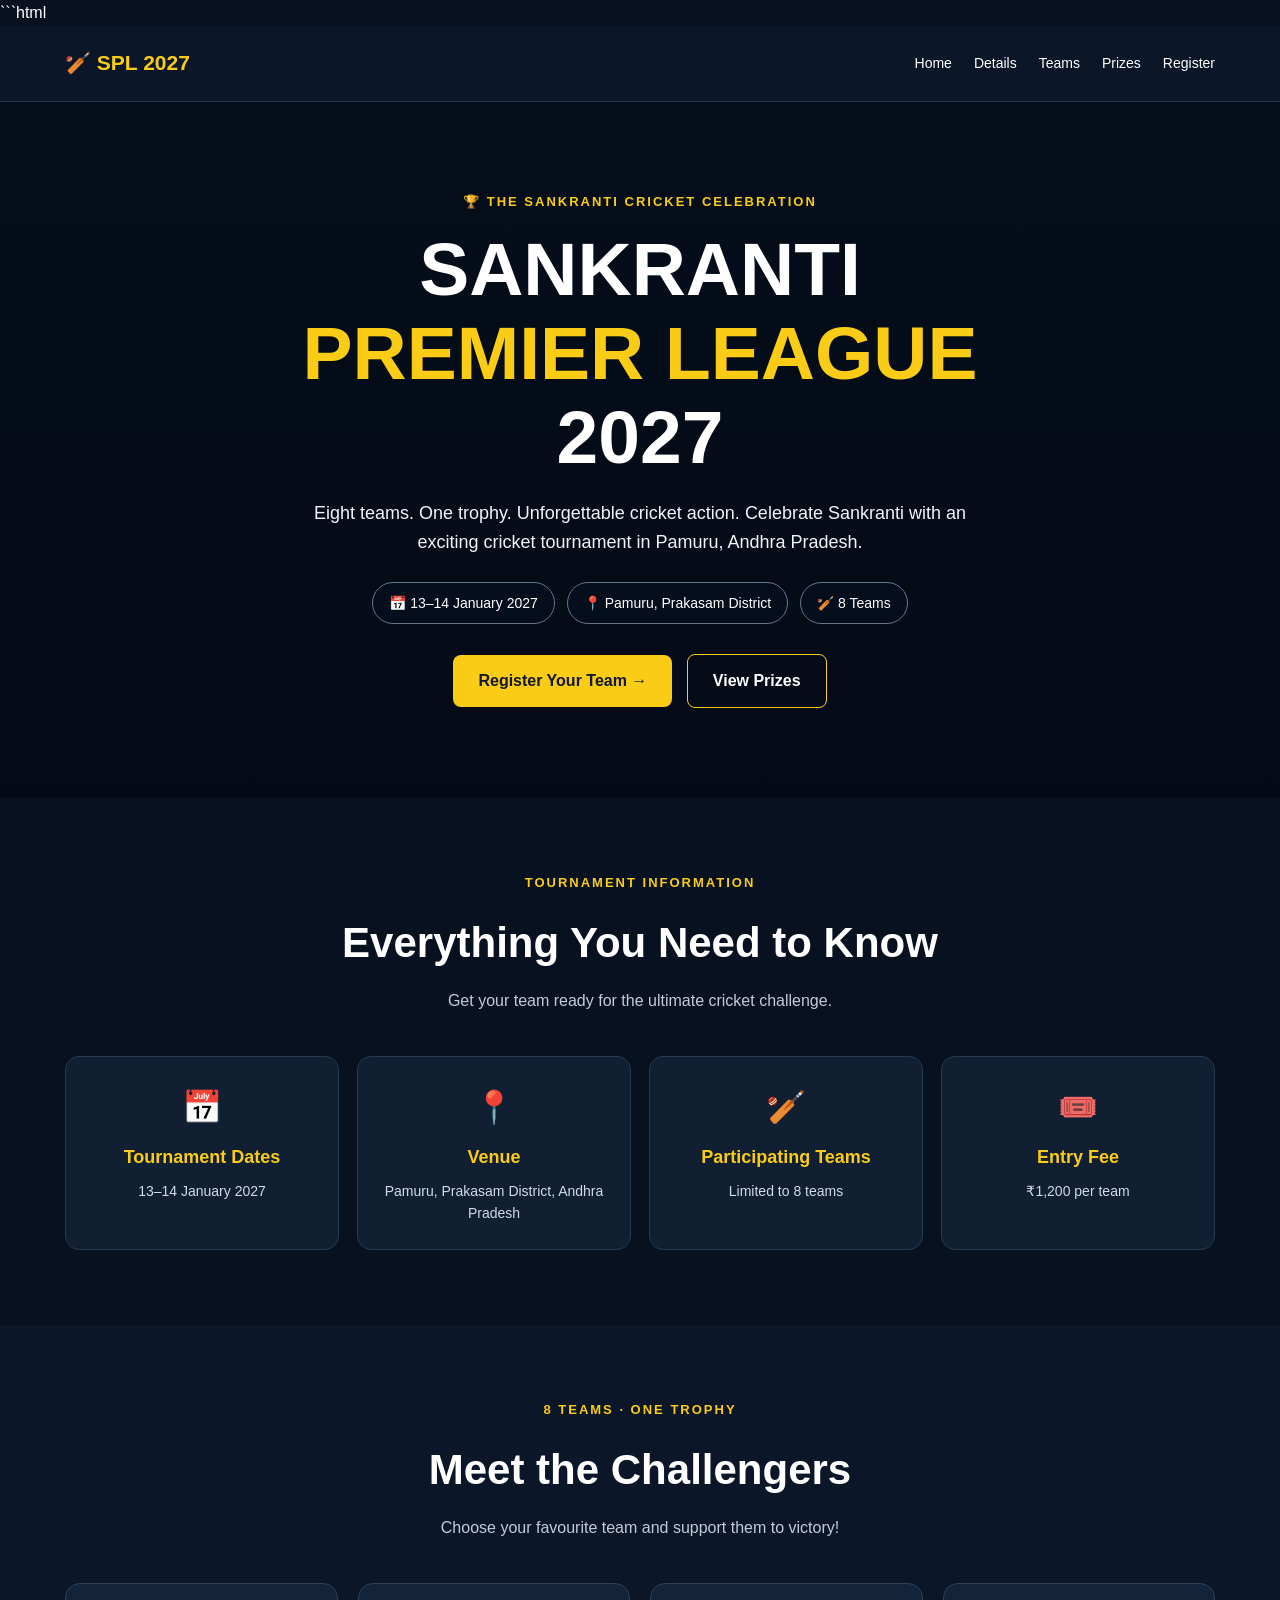
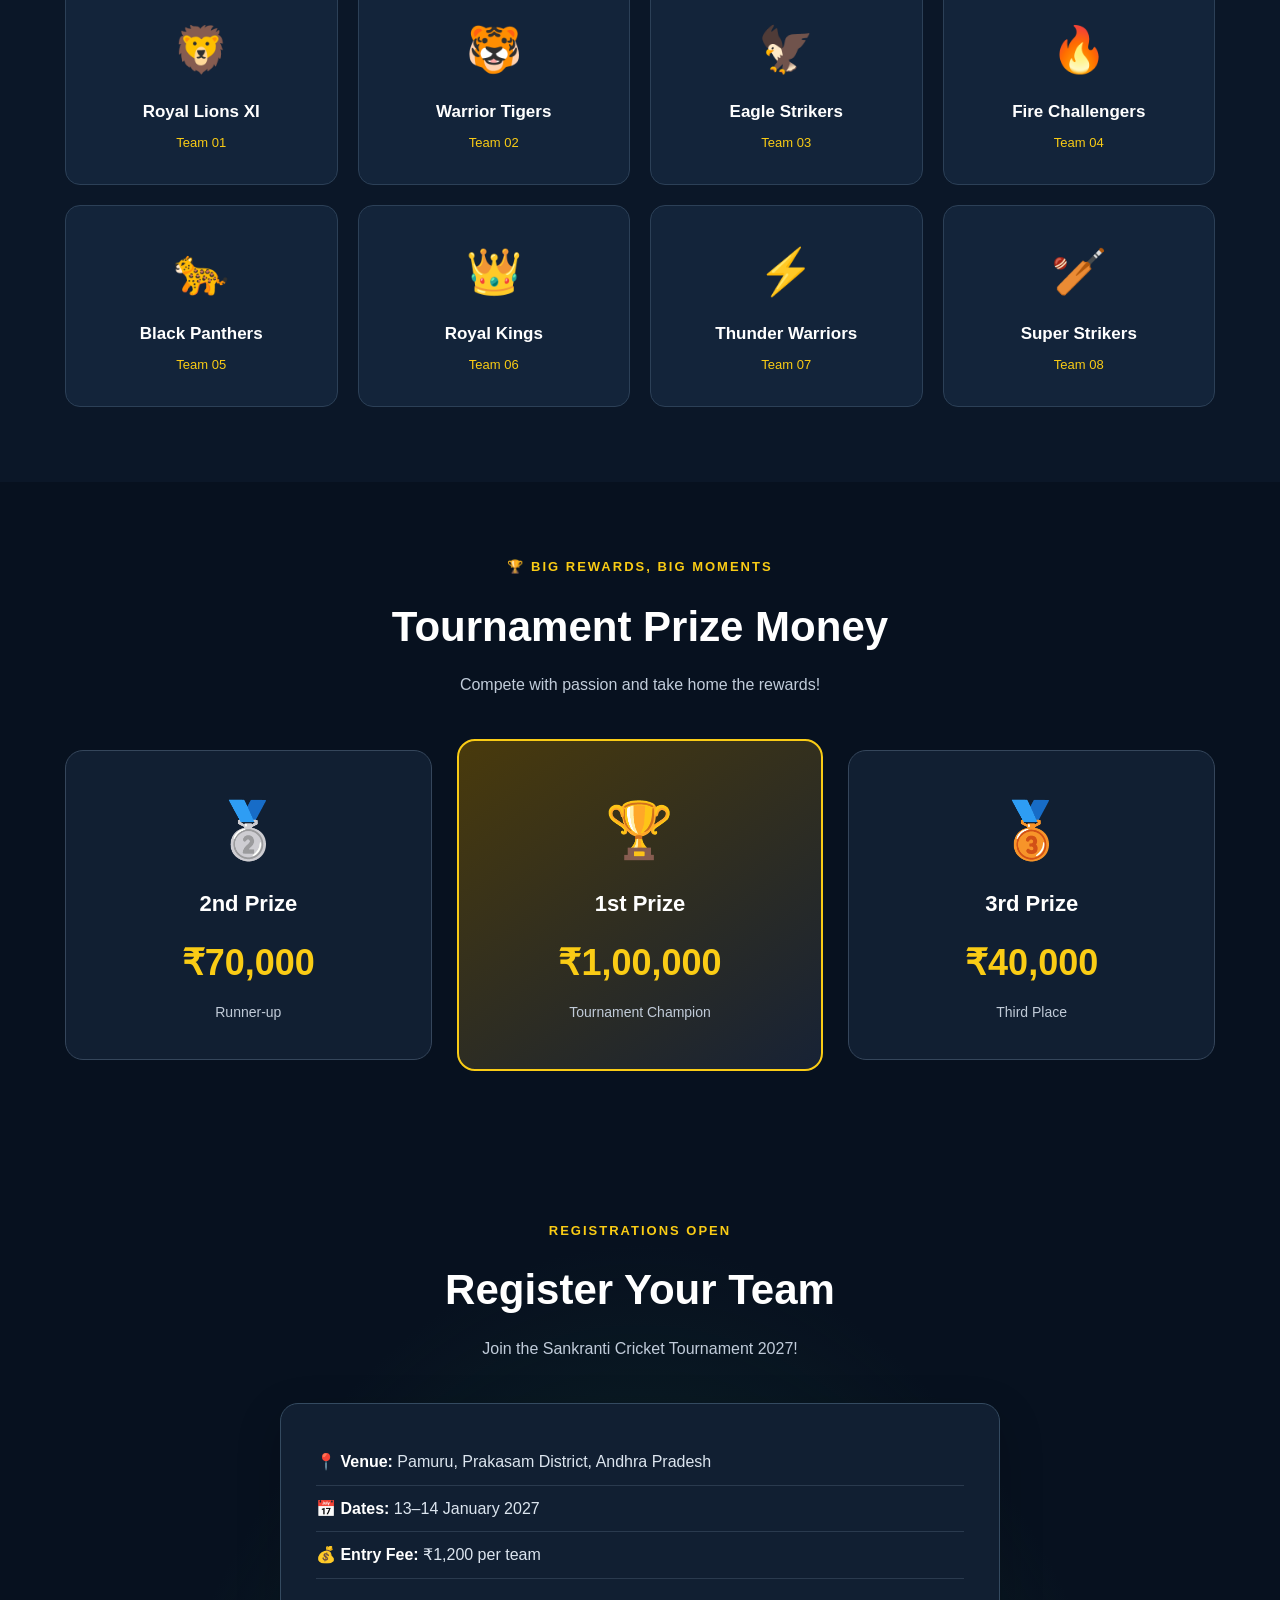
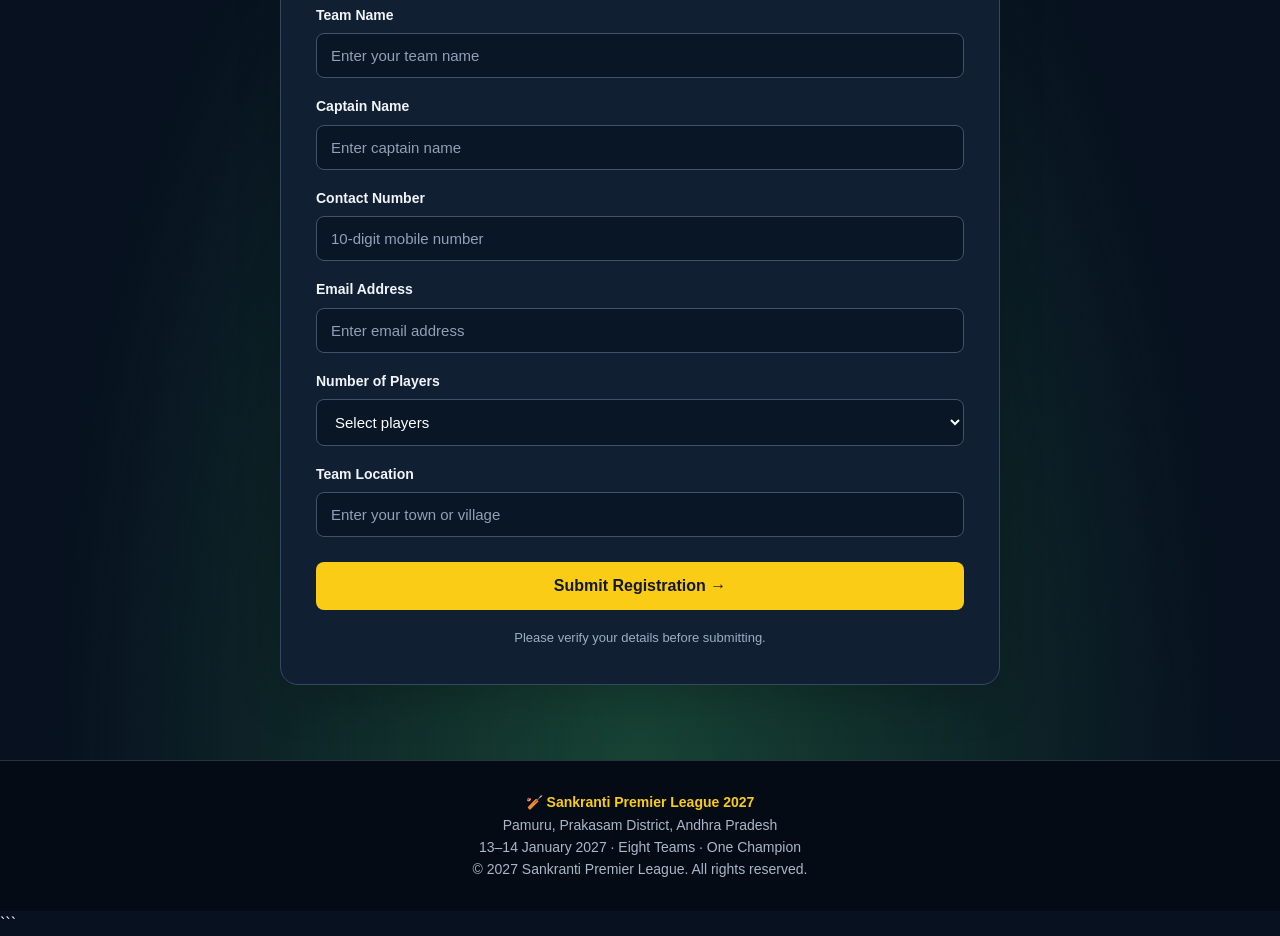
==== commit dccdf18a: "latest update" ====
--- a/index.html
+++ b/index.html
@@ -8,7 +8,7 @@
     <title>Sankranti Premier League 2027 | Pamuru</title>
 
     <meta name="description"
-          content="Join Sankranti Premier League 2027 in Pamuru, Prakasam District, Andhra Pradesh. Register your team and compete for exciting prizes.">
+          content="Register your team for Sankranti Premier League 2027 in Pamuru, Prakasam District, Andhra Pradesh.">
 
     <style>
         * {
@@ -64,12 +64,12 @@
 
         .nav-links {
             display: flex;
-            gap: 24px;
+            gap: 22px;
             flex-wrap: wrap;
         }
 
         .nav-links a {
-            color: #ffffff;
+            color: white;
             font-size: 14px;
         }
 
@@ -80,15 +80,23 @@
         /* Hero section */
 
         .hero {
-            min-height: 560px;
+            min-height: 600px;
             display: flex;
             align-items: center;
             justify-content: center;
             text-align: center;
             padding: 90px 20px;
+
             background:
-                radial-gradient(ellipse at top, #184d3c 0%, transparent 55%),
-                linear-gradient(135deg, #07111f, #102b25 55%, #07111f);
+                linear-gradient(
+                    rgba(3, 9, 20, 0.48),
+                    rgba(3, 9, 20, 0.75)
+                ),
+                url("cricket-stadium.jpg");
+
+            background-size: cover;
+            background-position: center;
+            background-repeat: no-repeat;
         }
 
         .eyebrow {
@@ -113,7 +121,7 @@
         .hero p {
             max-width: 700px;
             margin: 0 auto 25px;
-            color: #d1dbe7;
+            color: #f1f5f9;
             font-size: 18px;
         }
 
@@ -126,8 +134,8 @@
         }
 
         .hero-details span {
-            background: rgba(255, 255, 255, 0.08);
-            border: 1px solid #46566a;
+            background: rgba(5, 15, 30, 0.75);
+            border: 1px solid #64748b;
             border-radius: 30px;
             padding: 9px 16px;
             font-size: 14px;
@@ -150,7 +158,7 @@
 
         .btn-outline {
             background: transparent;
-            color: #ffffff;
+            color: white;
             border: 1px solid #facc15;
             margin-left: 10px;
         }
@@ -163,12 +171,12 @@
         /* Common sections */
 
         .section {
-            padding: 80px 0;
+            padding: 75px 0;
         }
 
         .section-heading {
             text-align: center;
-            margin-bottom: 45px;
+            margin-bottom: 42px;
             padding: 0 15px;
         }
 
@@ -178,10 +186,10 @@
         }
 
         .section-heading p {
-            color: #b8c4d4;
-        }
-
-        /* Tournament information */
+            color: #c1ccda;
+        }
+
+        /* Tournament details */
 
         .info-grid {
             display: grid;
@@ -254,7 +262,7 @@
             font-size: 13px;
         }
 
-        /* Prizes */
+        /* Prize section */
 
         .prize-grid {
             display: grid;
@@ -300,11 +308,15 @@
             font-size: 14px;
         }
 
-        /* Registration */
+        /* Registration section */
 
         .registration {
             background:
-                radial-gradient(ellipse at bottom, #174334, transparent 65%),
+                radial-gradient(
+                    ellipse at bottom,
+                    #174334,
+                    transparent 65%
+                ),
                 #07111f;
         }
 
@@ -315,10 +327,11 @@
             background: #111f32;
             border: 1px solid #344a60;
             border-radius: 18px;
-        }
-
-        .registration-card p {
-            padding: 12px 0;
+            box-shadow: 0 15px 45px rgba(0, 0, 0, 0.2);
+        }
+
+        .registration-card > p {
+            padding: 10px 0;
             border-bottom: 1px solid #2a3a4e;
             color: #dce5ef;
         }
@@ -327,21 +340,78 @@
             color: #ffffff;
         }
 
-        .registration-action {
+        #cricketRegistrationForm {
+            margin-top: 25px;
+        }
+
+        #cricketRegistrationForm label {
+            display: block;
+            margin: 17px 0 7px;
+            color: #f1f5f9;
+            font-weight: bold;
+            font-size: 14px;
+        }
+
+        #cricketRegistrationForm input,
+        #cricketRegistrationForm select {
+            display: block;
+            width: 100%;
+            padding: 13px 14px;
+            border-radius: 8px;
+            border: 1px solid #40536b;
+            background: #091626;
+            color: white;
+            font-size: 15px;
+            outline: none;
+        }
+
+        #cricketRegistrationForm input:focus,
+        #cricketRegistrationForm select:focus {
+            border-color: #facc15;
+            box-shadow: 0 0 0 2px rgba(250, 204, 21, 0.15);
+        }
+
+        #cricketRegistrationForm input::placeholder {
+            color: #91a0b4;
+        }
+
+        #cricketRegistrationForm select option {
+            background: #091626;
+            color: white;
+        }
+
+        .register-btn {
+            display: block;
+            width: 100%;
+            padding: 15px;
+            margin-top: 25px;
+            background: #facc15;
+            color: #111827;
+            border: none;
+            border-radius: 8px;
+            font-size: 16px;
+            font-weight: bold;
+            cursor: pointer;
+            transition: 0.2s;
+        }
+
+        .register-btn:hover {
+            background: #fde047;
+            transform: translateY(-2px);
+        }
+
+        #formMessage {
+            margin-top: 18px;
             text-align: center;
-            margin-top: 28px;
-        }
-
-        .registration-action .btn {
-            margin-bottom: 15px;
+            font-weight: bold;
+            overflow-wrap: anywhere;
         }
 
         .note {
-            color: #9caec2 !important;
-            border: none !important;
+            color: #9caec2;
             font-size: 13px;
+            margin-top: 12px;
             text-align: center;
-            overflow-wrap: anywhere;
         }
 
         /* Footer */
@@ -359,7 +429,7 @@
             color: #facc15;
         }
 
-        /* Responsive layout */
+        /* Mobile responsive */
 
         @media (max-width: 850px) {
             .info-grid,
@@ -367,12 +437,12 @@
                 grid-template-columns: repeat(2, 1fr);
             }
 
+            nav {
+                flex-wrap: wrap;
+            }
+
             .nav-links {
                 gap: 12px;
-            }
-
-            .logo {
-                font-size: 17px;
             }
         }
 
@@ -391,7 +461,8 @@
             }
 
             .hero {
-                min-height: 480px;
+                min-height: 500px;
+                padding: 70px 15px;
             }
 
             .hero p {
@@ -413,8 +484,7 @@
             }
 
             .btn-outline {
-                margin-left: 0;
-                margin-top: 12px;
+                margin: 12px 0 0;
             }
         }
     </style>
@@ -437,14 +507,16 @@
         </nav>
     </header>
 
-    <!-- Hero -->
+    <!-- Hero section -->
     <section class="hero" id="home">
         <div>
-            <span class="eyebrow">🏆 THE BIGGEST SANKRANTI CRICKET CELEBRATION</span>
+            <span class="eyebrow">
+                🏆 THE SANKRANTI CRICKET CELEBRATION
+            </span>
 
             <h1>
                 SANKRANTI<br>
-                <span>PREMIER LEAGUE</span>
+                <span>PREMIER LEAGUE</span><br>
                 2027
             </h1>
 
@@ -460,14 +532,20 @@
                 <span>🏏 8 Teams</span>
             </div>
 
-            <a href="#register" class="btn">Register Your Team →</a>
-            <a href="#prizes" class="btn btn-outline">View Prizes</a>
+            <a href="#register" class="btn">
+                Register Your Team →
+            </a>
+
+            <a href="#prizes" class="btn btn-outline">
+                View Prizes
+            </a>
         </div>
     </section>
 
     <!-- Tournament details -->
     <section class="section" id="details">
         <div class="container">
+
             <div class="section-heading">
                 <span class="eyebrow">TOURNAMENT INFORMATION</span>
                 <h2>Everything You Need to Know</h2>
@@ -502,9 +580,10 @@
         </div>
     </section>
 
-    <!-- Teams: displayed only once -->
+    <!-- Teams section -->
     <section class="section dark-section" id="teams">
         <div class="container">
+
             <div class="section-heading">
                 <span class="eyebrow">8 TEAMS · ONE TROPHY</span>
                 <h2>Meet the Challengers</h2>
@@ -563,9 +642,10 @@
         </div>
     </section>
 
-    <!-- Prize money: displayed only once -->
+    <!-- Prize money section -->
     <section class="section" id="prizes">
         <div class="container">
+
             <div class="section-heading">
                 <span class="eyebrow">🏆 BIG REWARDS, BIG MOMENTS</span>
                 <h2>Tournament Prize Money</h2>
@@ -597,71 +677,185 @@
         </div>
     </section>
 
-    <!-- Registration: displayed only once -->
+    <!-- Registration section with form -->
     <section class="section registration" id="register">
         <div class="container">
+
             <div class="section-heading">
                 <span class="eyebrow">REGISTRATIONS OPEN</span>
                 <h2>Register Your Team</h2>
-                <p>Get ready for two days of exciting cricket action!</p>
+                <p>Join the Sankranti Cricket Tournament 2027!</p>
             </div>
 
             <div class="registration-card">
-                <p>📍 <strong>Venue:</strong>
-                    Pamuru, Prakasam District, Andhra Pradesh</p>
-
-                <p>📅 <strong>Dates:</strong>
-                    13–14 January 2027</p>
-
-                <p>🏏 <strong>Teams:</strong>
-                    8 teams</p>
-
-                <p>🎟️ <strong>Entry fee:</strong>
-                    ₹1,200 per team</p>
-
-                <p>🏆 <strong>1st prize:</strong>
-                    ₹1,00,000</p>
-
-                <p>🥈 <strong>2nd prize:</strong>
-                    ₹70,000</p>
-
-                <p>🥉 <strong>3rd prize:</strong>
-                    ₹40,000</p>
-
-                <div class="registration-action">
-                    <!-- Replace 91YOURNUMBER with the organizer's
-                         WhatsApp number, including country code.
-                         Example format: 919876543210 -->
-
-                    <a
-                        class="btn"
-                        href="https://wa.me/91YOURNUMBER?text=Hello%2C%20I%20want%20to%20register%20my%20team%20for%20Sankranti%20Premier%20League%202027."
-                        target="_blank"
-                        rel="noopener noreferrer">
-                        Register on WhatsApp →
-                    </a>
+
+                <p>
+                    <strong>📍 Venue:</strong>
+                    Pamuru, Prakasam District, Andhra Pradesh
+                </p>
+
+                <p>
+                    <strong>📅 Dates:</strong>
+                    13–14 January 2027
+                </p>
+
+                <p>
+                    <strong>💰 Entry Fee:</strong>
+                    ₹1,200 per team
+                </p>
+
+                <form id="cricketRegistrationForm">
+
+                    <label for="teamName">Team Name</label>
+                    <input
+                        type="text"
+                        id="teamName"
+                        name="teamName"
+                        placeholder="Enter your team name"
+                        maxlength="80"
+                        required>
+
+                    <label for="captainName">Captain Name</label>
+                    <input
+                        type="text"
+                        id="captainName"
+                        name="captainName"
+                        placeholder="Enter captain name"
+                        maxlength="80"
+                        required>
+
+                    <label for="phone">Contact Number</label>
+                    <input
+                        type="tel"
+                        id="phone"
+                        name="phone"
+                        placeholder="10-digit mobile number"
+                        pattern="[6-9][0-9]{9}"
+                        maxlength="10"
+                        inputmode="numeric"
+                        title="Enter a valid 10-digit Indian mobile number"
+                        required>
+
+                    <label for="email">Email Address</label>
+                    <input
+                        type="email"
+                        id="email"
+                        name="email"
+                        placeholder="Enter email address"
+                        maxlength="120"
+                        required>
+
+                    <label for="players">Number of Players</label>
+                    <select id="players" name="players" required>
+                        <option value="">Select players</option>
+                        <option value="11">11 Players</option>
+                        <option value="12">12 Players</option>
+                        <option value="15">15 Players</option>
+                    </select>
+
+                    <label for="city">Team Location</label>
+                    <input
+                        type="text"
+                        id="city"
+                        name="city"
+                        placeholder="Enter your town or village"
+                        maxlength="100"
+                        required>
+
+                    <button type="submit" class="register-btn">
+                        Submit Registration →
+                    </button>
+
+                    <p id="formMessage" role="status" aria-live="polite"></p>
 
                     <p class="note">
-                        Before publishing, replace 91YOURNUMBER with
-                        the organizer's actual WhatsApp number.
-                        Use country code 91 followed by the mobile
-                        number, without spaces or the plus sign.
+                        Please verify your details before submitting.
                     </p>
-                </div>
+
+                </form>
             </div>
         </div>
     </section>
 
     <!-- Footer -->
     <footer>
-        <p>
-            🏏 <strong>Sankranti Premier League 2027</strong>
-        </p>
+        <p><strong>🏏 Sankranti Premier League 2027</strong></p>
         <p>Pamuru, Prakasam District, Andhra Pradesh</p>
         <p>13–14 January 2027 · Eight Teams · One Champion</p>
         <p>© 2027 Sankranti Premier League. All rights reserved.</p>
     </footer>
 
+    <!-- Form validation -->
+    <script>
+        const registrationForm =
+            document.getElementById("cricketRegistrationForm");
+
+        const formMessage =
+            document.getElementById("formMessage");
+
+        registrationForm.addEventListener("submit", function(event) {
+            event.preventDefault();
+
+            if (!registrationForm.checkValidity()) {
+                registrationForm.reportValidity();
+                return;
+            }
+
+            const teamName =
+                document.getElementById("teamName").value.trim();
+
+            const captainName =
+                document.getElementById("captainName").value.trim();
+
+            const phone =
+                document.getElementById("phone").value.trim();
+
+            const email =
+                document.getElementById("email").value.trim();
+
+            const players =
+                document.getElementById("players").value;
+
+            const city =
+                document.getElementById("city").value.trim();
+
+            if (!teamName || !captainName || !email || !city) {
+                formMessage.style.color = "#f87171";
+                formMessage.textContent =
+                    "Please fill in all required fields.";
+                return;
+            }
+
+            if (!/^[6-9][0-9]{9}$/.test(phone)) {
+                formMessage.style.color = "#f87171";
+                formMessage.textContent =
+                    "Please enter a valid 10-digit mobile number.";
+                return;
+            }
+
+            /*
+              Front-end demonstration only.
+              No registration data is stored or sent to an organizer.
+            */
+
+            const registration = {
+                teamName: teamName,
+                captainName: captainName,
+                phone: phone,
+                email: email,
+                players: players,
+                city: city
+            };
+
+            console.log("Registration details:", registration);
+
+            formMessage.style.color = "#facc15";
+            formMessage.textContent =
+                "Form validated successfully! Connect a backend or form service to submit your registration.";
+
+        });
+    </script>
+
 </body>
 </html>
-```+```
